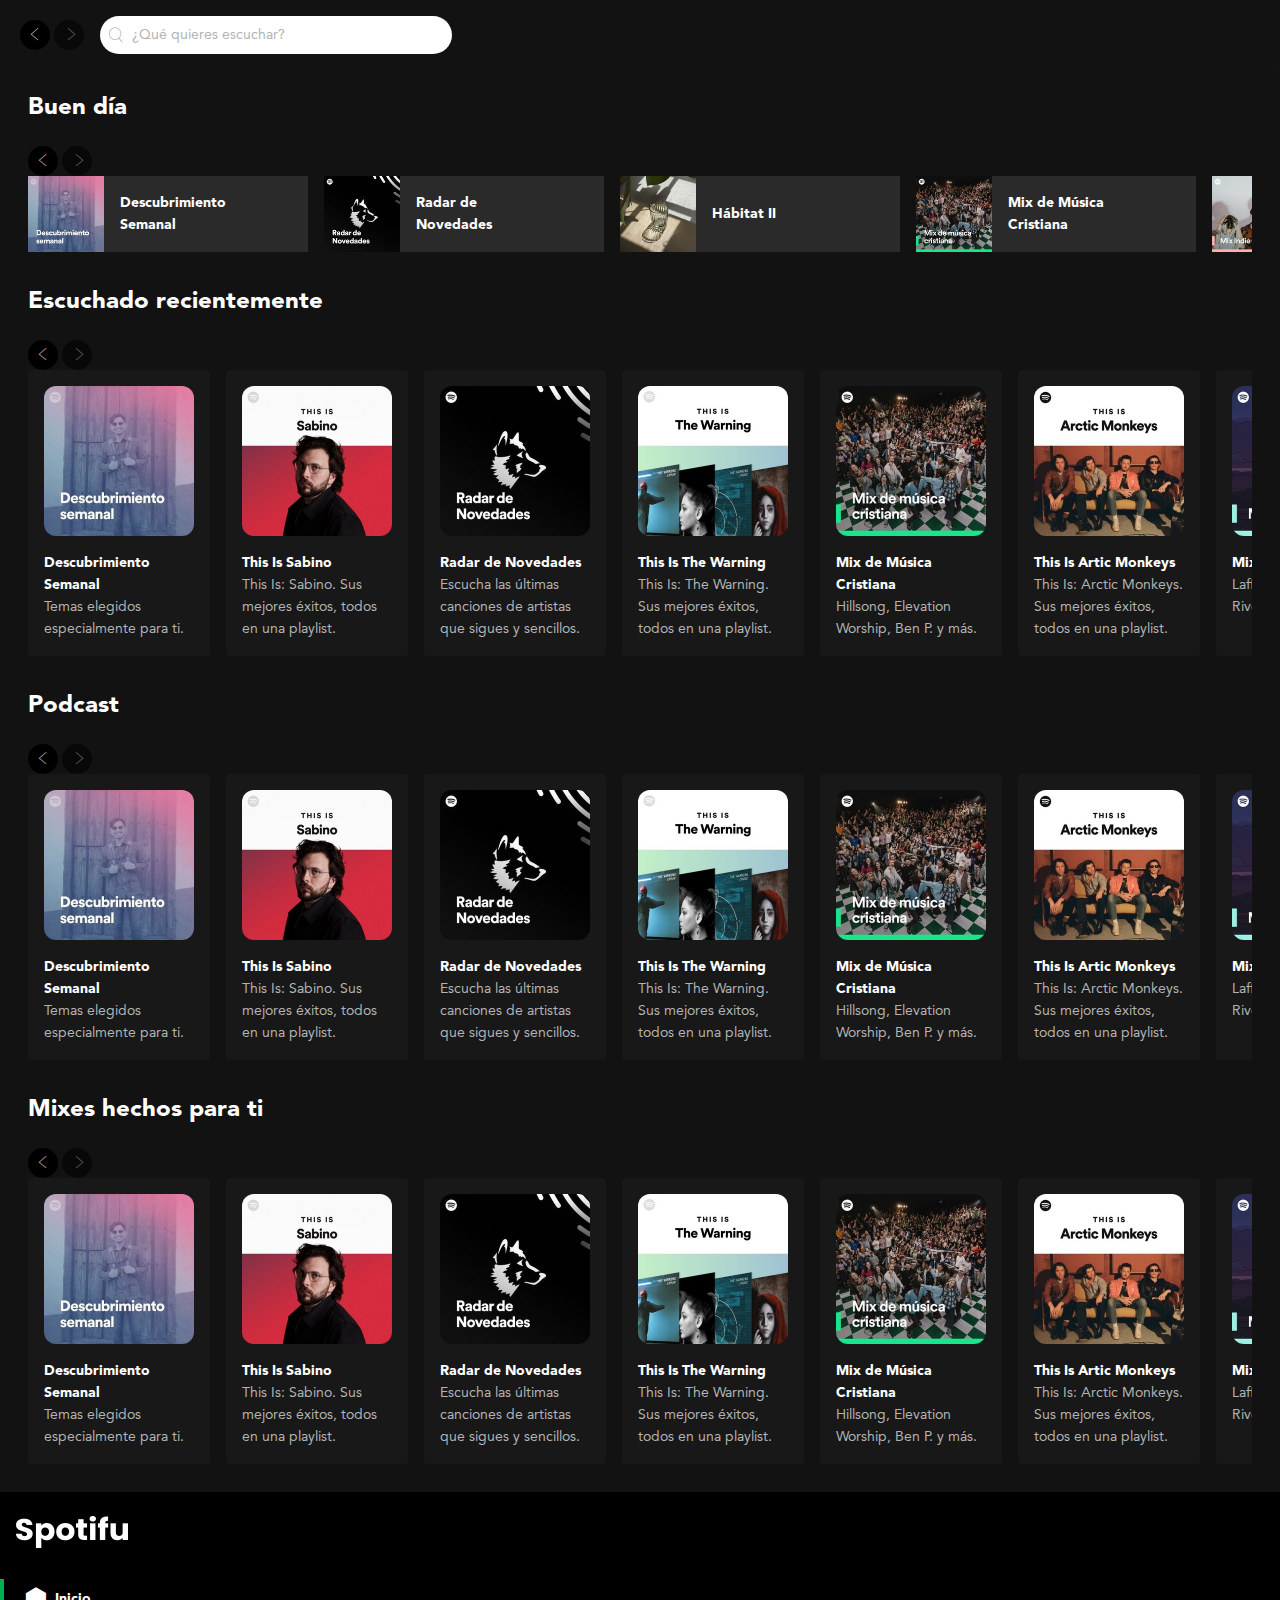
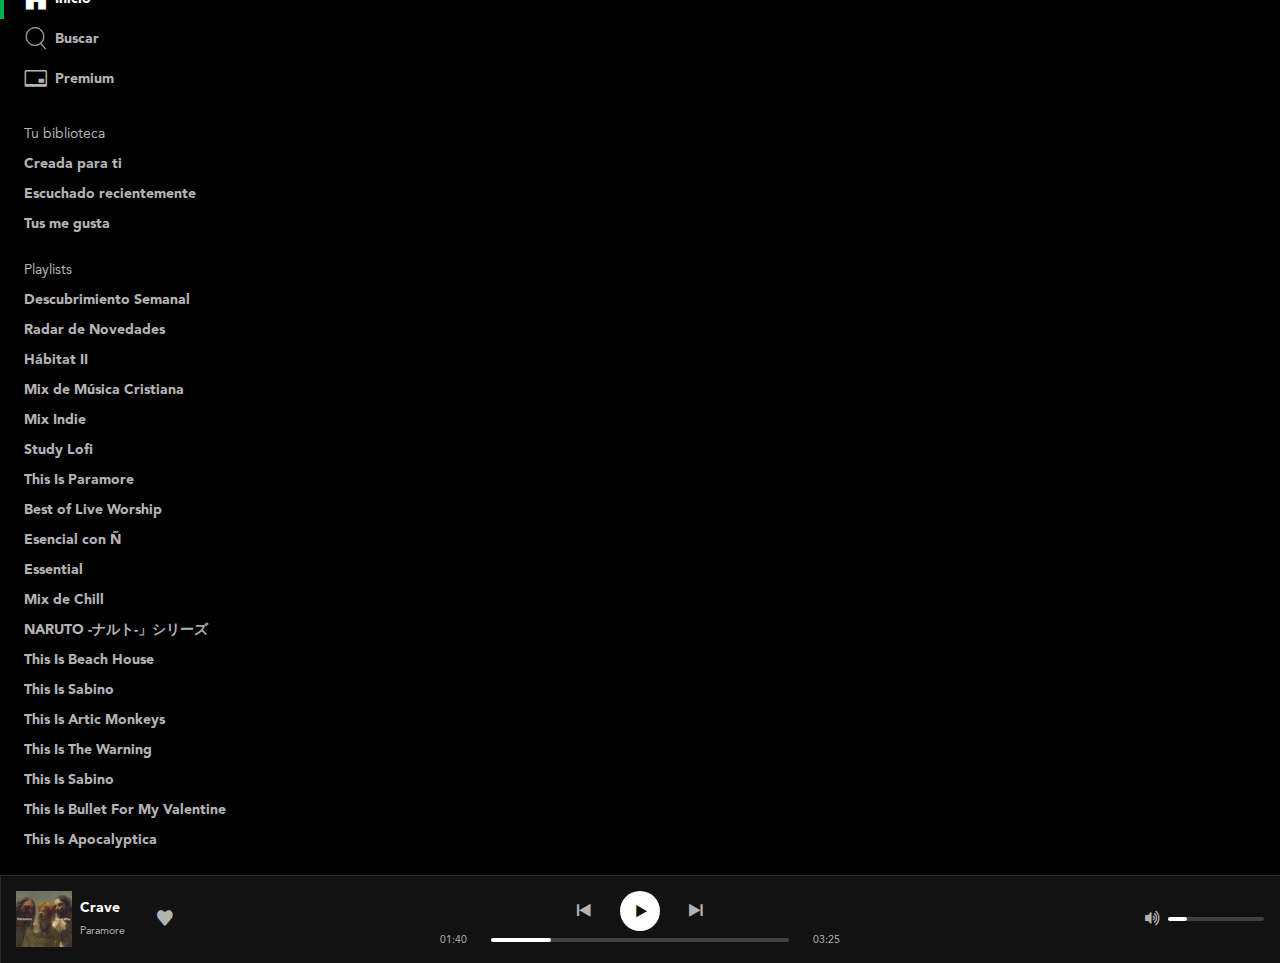
==== index.html @ cc9e831d "Page composition and main landmark" ====
<!DOCTYPE html>
<html lang="en">

<head>
    <meta charset="UTF-8">
    <meta http-equiv="X-UA-Compatible" content="IE=edge">
    <meta name="viewport" content="width=device-width, initial-scale=1.0">
    <link rel="stylesheet" href="./css/index.css">
    <title>Spotifu</title>
</head>

<body class="body">
    <div class="page">
        <div class="sticky">
            <div class="page-block">
                <header class="header" aria-label="Barra superior y menú del usuario">
                    <div class="navigation">
                        <button class="navigation-prev" aria-label="Volver" title="Volver">
                            <i class="icon-arrowLeft" aria-hidden="true"></i>
                        </button>
                        <button class="navigation-next" disabled aria-label="Avanzar" title="Avanzar">
                            <i class="icon-arrowRight" aria-hidden="true"></i>
                        </button>
                    </div>
                    <form class="search" role="search" aria-label="Buscar por artista, canciones o podcast">
                        <i class="icon-search" aria-hidden="true"></i>
                        <input type="search" placeholder="¿Qué quieres escuchar?">
                    </form>
                </header>
            </div>
        </div>
        <main class="page-block">
            <section class="playlistList" aria-labelledby="region1">
                <div class="playlistList-top">
                    <h2 class="playlistList-title" id="region1">Buen día</h2>
                </div>
                <div class="navigation">
                    <button class="navigation-prev" aria-label="Volver" title="Volver">
                        <i class="icon-arrowLeft" aria-hidden="true"></i>
                    </button>
                    <button class="navigation-next" disabled aria-label="Avanzar" title="Avanzar">
                        <i class="icon-arrowRight" aria-hidden="true"></i>
                    </button>
                </div>
                <div class="playlistList-container">
                    <div class="playlistB">
                        <div class="playlistB-cover">
                            <img src="./images/descubrimiento-semanal.jpeg" width="76" height="76"
                                alt="Cover de la playlist Descubrimiento Semanal">
                        </div>
                        <div class="playlistB-details">
                            <h3 class="playlistB-title">Descubrimiento Semanal</h3>
                            <div class="playlistB-control">
                                <button class="buttonIcon is-primary"
                                    aria-label="Reproducir la lista de reproducción Descubrimiento Semanal"
                                    title="Reproducir la lista de reproducción Descubrimiento Semanal">
                                    <i class="icon-play" aria-hidden="true"></i>
                                </button>
                            </div>
                        </div>
                    </div>
                    <div class="playlistB">
                        <div class="playlistB-cover">
                            <img src="./images/radar-de-novedades.jpeg" width="76" height="76"
                                alt="Cover de la playlist Radar de Novedades">
                        </div>
                        <div class="playlistB-details">
                            <h3 class="playlistB-title">Radar de Novedades</h3>
                            <div class="playlistB-control">
                                <button class="buttonIcon is-primary"
                                    aria-label="Reproducir la lista de reproducción Radar de Novedades"
                                    title="Reproducir la lista de reproducción Radar de Novedades">
                                    <i class="icon-play" aria-hidden="true"></i>
                                </button>
                            </div>
                        </div>
                    </div>
                    <div class="playlistB">
                        <div class="playlistB-cover">
                            <img src="./images/habitat-II.jpeg" width="76" height="76"
                                alt="Cover de la playlist Hábitat II">
                        </div>
                        <div class="playlistB-details">
                            <h3 class="playlistB-title">Hábitat II</h3>
                            <div class="playlistB-control">
                                <button class="buttonIcon is-primary"
                                    aria-label="Reproducir la lista de reproducción Hábitat II"
                                    title="Reproducir la lista de reproducción Hábitat II">
                                    <i class="icon-play" aria-hidden="true"></i>
                                </button>
                            </div>
                        </div>
                    </div>
                    <div class="playlistB">
                        <div class="playlistB-cover">
                            <img src="./images/mix-de-musica-cristiana.jpeg" width="76" height="76"
                                alt="Cover de la playlist Mix de Música Cristiana">
                        </div>
                        <div class="playlistB-details">
                            <h3 class="playlistB-title">Mix de Música Cristiana</h3>
                            <div class="playlistB-control">
                                <button class="buttonIcon is-primary"
                                    aria-label="Reproducir la lista de reproducción Mix de Música Cristiana"
                                    title="Reproducir la lista de reproducción Mix de Música Cristiana">
                                    <i class="icon-play" aria-hidden="true"></i>
                                </button>
                            </div>
                        </div>
                    </div>
                    <div class="playlistB">
                        <div class="playlistB-cover">
                            <img src="./images/mix-indie.jpeg" width="76" height="76"
                                alt="Cover de la playlist Mix indie">
                        </div>
                        <div class="playlistB-details">
                            <h3 class="playlistB-title">Mix indie</h3>
                            <div class="playlistB-control">
                                <button class="buttonIcon is-primary"
                                    aria-label="Reproducir la lista de reproducción Mix indie"
                                    title="Reproducir la lista de reproducción Mix indie">
                                    <i class="icon-play" aria-hidden="true"></i>
                                </button>
                            </div>
                        </div>
                    </div>
                    <div class="playlistB">
                        <div class="playlistB-cover">
                            <img src="./images/study-lofi.jpeg" width="76" height="76"
                                alt="Cover de la playlist Study Lofi 📚">
                        </div>
                        <div class="playlistB-details">
                            <h3 class="playlistB-title">Study Lofi 📚</h3>
                            <div class="playlistB-control">
                                <button class="buttonIcon is-primary"
                                    aria-label="Reproducir la lista de reproducción Study Lofi 📚"
                                    title="Reproducir la lista de reproducción Study Lofi 📚">
                                    <i class="icon-play" aria-hidden="true"></i>
                                </button>
                            </div>
                        </div>
                    </div>
                    <div class="playlistB">
                        <div class="playlistB-cover">
                            <img src="./images/this-is-paramore.jpeg" width="76" height="76"
                                alt="Cover de la playlist This Is Paramore">
                        </div>
                        <div class="playlistB-details">
                            <h3 class="playlistB-title">This Is Paramore</h3>
                            <div class="playlistB-control">
                                <button class="buttonIcon is-primary"
                                    aria-label="Reproducir la lista de reproducción This Is Paramore"
                                    title="Reproducir la lista de reproducción This Is Paramore">
                                    <i class="icon-play" aria-hidden="true"></i>
                                </button>
                            </div>
                        </div>
                    </div>
                    <div class="playlistB">
                        <div class="playlistB-cover">
                            <img src="./images/best-of-live-worship.jpeg" width="76" height="76"
                                alt="Cover de la playlist Best of Live Worship">
                        </div>
                        <div class="playlistB-details">
                            <h3 class="playlistB-title">Best of Live Worship</h3>
                            <div class="playlistB-control">
                                <button class="buttonIcon is-primary"
                                    aria-label="Reproducir la lista de reproducción Best of Live Worship"
                                    title="Reproducir la lista de reproducción Best of Live Worship">
                                    <i class="icon-play" aria-hidden="true"></i>
                                </button>
                            </div>
                        </div>
                    </div>
                    <div class="playlistB">
                        <div class="playlistB-cover">
                            <img src="./images/naruto.jpeg" width="76" height="76"
                                alt="Cover de la playlist NARUTO -ナルト-」シリーズ">
                        </div>
                        <div class="playlistB-details">
                            <h3 class="playlistB-title">NARUTO -ナルト-」シリーズ</h3>
                            <div class="playlistB-control">
                                <button class="buttonIcon is-primary"
                                    aria-label="Reproducir la lista de reproducción NARUTO -ナルト-」シリーズ"
                                    title="Reproducir la lista de reproducción NARUTO -ナルト-」シリーズ">
                                    <i class="icon-play" aria-hidden="true"></i>
                                </button>
                            </div>
                        </div>
                    </div>
                </div>
            </section>
            <section class="playlistList" aria-labelledby="region2">
                <div class="playlistList-top">
                    <h2 class="playlistList-title" id="region2">Escuchado recientemente</h2>
                </div>
                <div class="navigation">
                    <button class="navigation-prev" aria-label="Volver" title="Volver">
                        <i class="icon-arrowLeft" aria-hidden="true"></i>
                    </button>
                    <button class="navigation-next" disabled aria-label="Avanzar" title="Avanzar">
                        <i class="icon-arrowRight" aria-hidden="true"></i>
                    </button>
                </div>
                <div class="playlistList-container">
                    <div class="playlistA">
                        <div class="playlistA-cover">
                            <img src="./images/descubrimiento-semanal.jpeg" width="150" height="150"
                                alt="Cover de la playlist Descubrimiento Semanal">
                            <button class="buttonIcon is-primary" aria-label="Reproducir" title="Reproducir">
                                <i class="icon-play" aria-hidden="true"></i>
                            </button>
                        </div>
                        <h3 class="playlistA-title">Descubrimiento Semanal</h3>
                        <h4 class="playlistA-description">Temas elegidos especialmente para ti.</h4>
                    </div>
                    <div class="playlistA">
                        <div class="playlistA-cover">
                            <img src="./images/this-is-sabino.jpeg" width="150" height="150"
                                alt="Cover de la playlist This Is Sabino">
                            <button class="buttonIcon is-primary" aria-label="Reproducir" title="Reproducir">
                                <i class="icon-play" aria-hidden="true"></i>
                            </button>
                        </div>
                        <h3 class="playlistA-title">This Is Sabino</h3>
                        <h4 class="playlistA-description">This Is: Sabino. Sus mejores éxitos, todos en una playlist.
                        </h4>
                    </div>
                    <div class="playlistA">
                        <div class="playlistA-cover">
                            <img src="./images/radar-de-novedades.jpeg" width="150" height="150"
                                alt="Cover de la playlist Radar de Novedades">
                            <button class="buttonIcon is-primary" aria-label="Reproducir" title="Reproducir">
                                <i class="icon-play" aria-hidden="true"></i>
                            </button>
                        </div>
                        <h3 class="playlistA-title">Radar de Novedades</h3>
                        <h4 class="playlistA-description">Escucha las últimas canciones de artistas que sigues y
                            sencillos.
                        </h4>
                    </div>
                    <div class="playlistA">
                        <div class="playlistA-cover">
                            <img src="./images/this-is-the-warning.jpeg" width="150" height="150"
                                alt="Cover de la playlist This Is The Warning">
                            <button class="buttonIcon is-primary" aria-label="Reproducir" title="Reproducir">
                                <i class="icon-play" aria-hidden="true"></i>
                            </button>
                        </div>
                        <h3 class="playlistA-title">This Is The Warning</h3>
                        <h4 class="playlistA-description">This Is: The Warning. Sus mejores éxitos, todos en una
                            playlist.
                        </h4>
                    </div>
                    <div class="playlistA">
                        <div class="playlistA-cover">
                            <img src="./images/mix-de-musica-cristiana.jpeg" width="150" height="150"
                                alt="Cover de la playlist Mix de Música Cristiana">
                            <button class="buttonIcon is-primary" aria-label="Reproducir" title="Reproducir">
                                <i class="icon-play" aria-hidden="true"></i>
                            </button>
                        </div>
                        <h3 class="playlistA-title">Mix de Música Cristiana</h3>
                        <h4 class="playlistA-description">Hillsong, Elevation Worship, Ben P. y más.</h4>
                    </div>
                    <div class="playlistA">
                        <div class="playlistA-cover">
                            <img src="./images/this-is-artic-monkeys.jpeg" width="150" height="150"
                                alt="Cover de la playlist This Is Artic Monkeys">
                            <button class="buttonIcon is-primary" aria-label="Reproducir" title="Reproducir">
                                <i class="icon-play" aria-hidden="true"></i>
                            </button>
                        </div>
                        <h3 class="playlistA-title">This Is Artic Monkeys</h3>
                        <h4 class="playlistA-description">This Is: Arctic Monkeys. Sus mejores éxitos, todos en una
                            playlist.
                        </h4>
                    </div>
                    <div class="playlistA">
                        <div class="playlistA-cover">
                            <img src="./images/mix-de-chill.jpeg" width="150" height="150"
                                alt="Cover de la playlist Mix de Chill">
                            <button class="buttonIcon is-primary" aria-label="Reproducir" title="Reproducir">
                                <i class="icon-play" aria-hidden="true"></i>
                            </button>
                        </div>
                        <h3 class="playlistA-title">Mix de Chill</h3>
                        <h4 class="playlistA-description">Laffey, Chau Sara, Rivers & Robots y más.</h4>
                    </div>
                    <div class="playlistA">
                        <div class="playlistA-cover">
                            <img src="./images/esencial-con-n.jpeg" width="150" height="150"
                                alt="Cover de la playlist Esencial con Ñ">
                            <button class="buttonIcon is-primary" aria-label="Reproducir" title="Reproducir">
                                <i class="icon-play" aria-hidden="true"></i>
                            </button>
                        </div>
                        <h3 class="playlistA-title">Esencial con Ñ</h3>
                        <h4 class="playlistA-description">Un extracto de alabanzas en español.</h4>
                    </div>
                    <div class="playlistA">
                        <div class="playlistA-cover">
                            <img src="./images/habitat-II.jpeg" width="150" height="150"
                                alt="Cover de la playlist Hábitat II">
                            <button class="buttonIcon is-primary" aria-label="Reproducir" title="Reproducir">
                                <i class="icon-play" aria-hidden="true"></i>
                            </button>
                        </div>
                        <h3 class="playlistA-title">Hábitat II</h3>
                        <h4 class="playlistA-description">Te comparto de mi vitamina de día a día.</h4>
                    </div>
                    <div class="playlistA">
                        <div class="playlistA-cover">
                            <img src="./images/mix-indie.jpeg" width="150" height="150"
                                alt="Cover de la playlist Mix Indie">
                            <button class="buttonIcon is-primary" aria-label="Reproducir" title="Reproducir">
                                <i class="icon-play" aria-hidden="true"></i>
                            </button>
                        </div>
                        <h3 class="playlistA-title">Mix Indie</h3>
                        <h4 class="playlistA-description">lotusbliss, Knox Hamilton, Local Natives y más.</h4>
                    </div>
                    <div class="playlistA">
                        <div class="playlistA-cover">
                            <img src="./images/best-of-live-worship.jpeg" width="150" height="150"
                                alt="Cover de la playlist Best of Live Worship">
                            <button class="buttonIcon is-primary" aria-label="Reproducir" title="Reproducir">
                                <i class="icon-play" aria-hidden="true"></i>
                            </button>
                        </div>
                        <h3 class="playlistA-title">Best of Live Worship</h3>
                        <h4 class="playlistA-description">Experience the best of live worship here.</h4>
                    </div>
                    <div class="playlistA">
                        <div class="playlistA-cover">
                            <img src="./images/this-is-apocalyptica.jpeg" width="150" height="150"
                                alt="Cover de la playlist This Is Apocalyptica">
                            <button class="buttonIcon is-primary" aria-label="Reproducir" title="Reproducir">
                                <i class="icon-play" aria-hidden="true"></i>
                            </button>
                        </div>
                        <h3 class="playlistA-title">This Is Apocalyptica</h3>
                        <h4 class="playlistA-description">This is: Apocalyptica. Sus mejores éxitos, todos en una
                            playlist.</h4>
                    </div>
                </div>
            </section>
            <section class="playlistList" aria-labelledby="region3">
                <div class="playlistList-top">
                    <h2 class="playlistList-title" id="region3">Podcast</h2>
                </div>
                <div class="navigation">
                    <button class="navigation-prev" aria-label="Volver" title="Volver">
                        <i class="icon-arrowLeft" aria-hidden="true"></i>
                    </button>
                    <button class="navigation-next" disabled aria-label="Avanzar" title="Avanzar">
                        <i class="icon-arrowRight" aria-hidden="true"></i>
                    </button>
                </div>
                <div class="playlistList-container">
                    <div class="playlistA">
                        <div class="playlistA-cover">
                            <img src="./images/descubrimiento-semanal.jpeg" width="150" height="150"
                                alt="Cover de la playlist Descubrimiento Semanal">
                            <button class="buttonIcon is-primary" aria-label="Reproducir" title="Reproducir">
                                <i class="icon-play" aria-hidden="true"></i>
                            </button>
                        </div>
                        <h3 class="playlistA-title">Descubrimiento Semanal</h3>
                        <h4 class="playlistA-description">Temas elegidos especialmente para ti.</h4>
                    </div>
                    <div class="playlistA">
                        <div class="playlistA-cover">
                            <img src="./images/this-is-sabino.jpeg" width="150" height="150"
                                alt="Cover de la playlist This Is Sabino">
                            <button class="buttonIcon is-primary" aria-label="Reproducir" title="Reproducir">
                                <i class="icon-play" aria-hidden="true"></i>
                            </button>
                        </div>
                        <h3 class="playlistA-title">This Is Sabino</h3>
                        <h4 class="playlistA-description">This Is: Sabino. Sus mejores éxitos, todos en una playlist.
                        </h4>
                    </div>
                    <div class="playlistA">
                        <div class="playlistA-cover">
                            <img src="./images/radar-de-novedades.jpeg" width="150" height="150"
                                alt="Cover de la playlist Radar de Novedades">
                            <button class="buttonIcon is-primary" aria-label="Reproducir" title="Reproducir">
                                <i class="icon-play" aria-hidden="true"></i>
                            </button>
                        </div>
                        <h3 class="playlistA-title">Radar de Novedades</h3>
                        <h4 class="playlistA-description">Escucha las últimas canciones de artistas que sigues y
                            sencillos.
                        </h4>
                    </div>
                    <div class="playlistA">
                        <div class="playlistA-cover">
                            <img src="./images/this-is-the-warning.jpeg" width="150" height="150"
                                alt="Cover de la playlist This Is The Warning">
                            <button class="buttonIcon is-primary" aria-label="Reproducir" title="Reproducir">
                                <i class="icon-play" aria-hidden="true"></i>
                            </button>
                        </div>
                        <h3 class="playlistA-title">This Is The Warning</h3>
                        <h4 class="playlistA-description">This Is: The Warning. Sus mejores éxitos, todos en una
                            playlist.
                        </h4>
                    </div>
                    <div class="playlistA">
                        <div class="playlistA-cover">
                            <img src="./images/mix-de-musica-cristiana.jpeg" width="150" height="150"
                                alt="Cover de la playlist Mix de Música Cristiana">
                            <button class="buttonIcon is-primary" aria-label="Reproducir" title="Reproducir">
                                <i class="icon-play" aria-hidden="true"></i>
                            </button>
                        </div>
                        <h3 class="playlistA-title">Mix de Música Cristiana</h3>
                        <h4 class="playlistA-description">Hillsong, Elevation Worship, Ben P. y más.</h4>
                    </div>
                    <div class="playlistA">
                        <div class="playlistA-cover">
                            <img src="./images/this-is-artic-monkeys.jpeg" width="150" height="150"
                                alt="Cover de la playlist This Is Artic Monkeys">
                            <button class="buttonIcon is-primary" aria-label="Reproducir" title="Reproducir">
                                <i class="icon-play" aria-hidden="true"></i>
                            </button>
                        </div>
                        <h3 class="playlistA-title">This Is Artic Monkeys</h3>
                        <h4 class="playlistA-description">This Is: Arctic Monkeys. Sus mejores éxitos, todos en una
                            playlist.
                        </h4>
                    </div>
                    <div class="playlistA">
                        <div class="playlistA-cover">
                            <img src="./images/mix-de-chill.jpeg" width="150" height="150" alt="Cover de la playlist Mix de Chill">
                            <button class="buttonIcon is-primary" aria-label="Reproducir" title="Reproducir">
                                <i class="icon-play" aria-hidden="true"></i>
                            </button>
                        </div>
                        <h3 class="playlistA-title">Mix de Chill</h3>
                        <h4 class="playlistA-description">Laffey, Chau Sara, Rivers & Robots y más.</h4>
                    </div>
                    <div class="playlistA">
                        <div class="playlistA-cover">
                            <img src="./images/esencial-con-n.jpeg" width="150" height="150"
                                alt="Cover de la playlist Esencial con Ñ">
                            <button class="buttonIcon is-primary" aria-label="Reproducir" title="Reproducir">
                                <i class="icon-play" aria-hidden="true"></i>
                            </button>
                        </div>
                        <h3 class="playlistA-title">Esencial con Ñ</h3>
                        <h4 class="playlistA-description">Un extracto de alabanzas en español.</h4>
                    </div>
                    <div class="playlistA">
                        <div class="playlistA-cover">
                            <img src="./images/habitat-II.jpeg" width="150" height="150" alt="Cover de la playlist Hábitat II">
                            <button class="buttonIcon is-primary" aria-label="Reproducir" title="Reproducir">
                                <i class="icon-play" aria-hidden="true"></i>
                            </button>
                        </div>
                        <h3 class="playlistA-title">Hábitat II</h3>
                        <h4 class="playlistA-description">Te comparto de mi vitamina de día a día.</h4>
                    </div>
                    <div class="playlistA">
                        <div class="playlistA-cover">
                            <img src="./images/mix-indie.jpeg" width="150" height="150" alt="Cover de la playlist Mix Indie">
                            <button class="buttonIcon is-primary" aria-label="Reproducir" title="Reproducir">
                                <i class="icon-play" aria-hidden="true"></i>
                            </button>
                        </div>
                        <h3 class="playlistA-title">Mix Indie</h3>
                        <h4 class="playlistA-description">lotusbliss, Knox Hamilton, Local Natives y más.</h4>
                    </div>
                    <div class="playlistA">
                        <div class="playlistA-cover">
                            <img src="./images/best-of-live-worship.jpeg" width="150" height="150"
                                alt="Cover de la playlist Best of Live Worship">
                            <button class="buttonIcon is-primary" aria-label="Reproducir" title="Reproducir">
                                <i class="icon-play" aria-hidden="true"></i>
                            </button>
                        </div>
                        <h3 class="playlistA-title">Best of Live Worship</h3>
                        <h4 class="playlistA-description">Experience the best of live worship here.</h4>
                    </div>
                    <div class="playlistA">
                        <div class="playlistA-cover">
                            <img src="./images/this-is-apocalyptica.jpeg" width="150" height="150"
                                alt="Cover de la playlist This Is Apocalyptica">
                            <button class="buttonIcon is-primary" aria-label="Reproducir" title="Reproducir">
                                <i class="icon-play" aria-hidden="true"></i>
                            </button>
                        </div>
                        <h3 class="playlistA-title">This Is Apocalyptica</h3>
                        <h4 class="playlistA-description">This is: Apocalyptica. Sus mejores éxitos, todos en una
                            playlist.</h4>
                    </div>
                </div>
            </section>
            <section class="playlistList" aria-labelledby="region4">
                <div class="playlistList-top">
                    <h2 class="playlistList-title" id="region4">Mixes hechos para ti</h2>
                </div>
                <div class="navigation">
                    <button class="navigation-prev" aria-label="Volver" title="Volver">
                        <i class="icon-arrowLeft" aria-hidden="true"></i>
                    </button>
                    <button class="navigation-next" disabled aria-label="Avanzar" title="Avanzar">
                        <i class="icon-arrowRight" aria-hidden="true"></i>
                    </button>
                </div>
                <div class="playlistList-container">
                    <div class="playlistA">
                        <div class="playlistA-cover">
                            <img src="./images/descubrimiento-semanal.jpeg" width="150" height="150"
                                alt="Cover de la playlist Descubrimiento Semanal">
                            <button class="buttonIcon is-primary" aria-label="Reproducir" title="Reproducir">
                                <i class="icon-play" aria-hidden="true"></i>
                            </button>
                        </div>
                        <h3 class="playlistA-title">Descubrimiento Semanal</h3>
                        <h4 class="playlistA-description">Temas elegidos especialmente para ti.</h4>
                    </div>
                    <div class="playlistA">
                        <div class="playlistA-cover">
                            <img src="./images/this-is-sabino.jpeg" width="150" height="150"
                                alt="Cover de la playlist This Is Sabino">
                            <button class="buttonIcon is-primary" aria-label="Reproducir" title="Reproducir">
                                <i class="icon-play" aria-hidden="true"></i>
                            </button>
                        </div>
                        <h3 class="playlistA-title">This Is Sabino</h3>
                        <h4 class="playlistA-description">This Is: Sabino. Sus mejores éxitos, todos en una playlist.
                        </h4>
                    </div>
                    <div class="playlistA">
                        <div class="playlistA-cover">
                            <img src="./images/radar-de-novedades.jpeg" width="150" height="150"
                                alt="Cover de la playlist Radar de Novedades">
                            <button class="buttonIcon is-primary" aria-label="Reproducir" title="Reproducir">
                                <i class="icon-play" aria-hidden="true"></i>
                            </button>
                        </div>
                        <h3 class="playlistA-title">Radar de Novedades</h3>
                        <h4 class="playlistA-description">Escucha las últimas canciones de artistas que sigues y
                            sencillos.
                        </h4>
                    </div>
                    <div class="playlistA">
                        <div class="playlistA-cover">
                            <img src="./images/this-is-the-warning.jpeg" width="150" height="150"
                                alt="Cover de la playlist This Is The Warning">
                            <button class="buttonIcon is-primary" aria-label="Reproducir" title="Reproducir">
                                <i class="icon-play" aria-hidden="true"></i>
                            </button>
                        </div>
                        <h3 class="playlistA-title">This Is The Warning</h3>
                        <h4 class="playlistA-description">This Is: The Warning. Sus mejores éxitos, todos en una
                            playlist.
                        </h4>
                    </div>
                    <div class="playlistA">
                        <div class="playlistA-cover">
                            <img src="./images/mix-de-musica-cristiana.jpeg" width="150" height="150"
                                alt="Cover de la playlist Mix de Música Cristiana">
                            <button class="buttonIcon is-primary" aria-label="Reproducir" title="Reproducir">
                                <i class="icon-play" aria-hidden="true"></i>
                            </button>
                        </div>
                        <h3 class="playlistA-title">Mix de Música Cristiana</h3>
                        <h4 class="playlistA-description">Hillsong, Elevation Worship, Ben P. y más.</h4>
                    </div>
                    <div class="playlistA">
                        <div class="playlistA-cover">
                            <img src="./images/this-is-artic-monkeys.jpeg" width="150" height="150"
                                alt="Cover de la playlist This Is Artic Monkeys">
                            <button class="buttonIcon is-primary" aria-label="Reproducir" title="Reproducir">
                                <i class="icon-play" aria-hidden="true"></i>
                            </button>
                        </div>
                        <h3 class="playlistA-title">This Is Artic Monkeys</h3>
                        <h4 class="playlistA-description">This Is: Arctic Monkeys. Sus mejores éxitos, todos en una
                            playlist.
                        </h4>
                    </div>
                    <div class="playlistA">
                        <div class="playlistA-cover">
                            <img src="./images/mix-de-chill.jpeg" width="150" height="150" alt="Cover de la playlist Mix de Chill">
                            <button class="buttonIcon is-primary" aria-label="Reproducir" title="Reproducir">
                                <i class="icon-play" aria-hidden="true"></i>
                            </button>
                        </div>
                        <h3 class="playlistA-title">Mix de Chill</h3>
                        <h4 class="playlistA-description">Laffey, Chau Sara, Rivers & Robots y más.</h4>
                    </div>
                    <div class="playlistA">
                        <div class="playlistA-cover">
                            <img src="./images/esencial-con-n.jpeg" width="150" height="150"
                                alt="Cover de la playlist Esencial con Ñ">
                            <button class="buttonIcon is-primary" aria-label="Reproducir" title="Reproducir">
                                <i class="icon-play" aria-hidden="true"></i>
                            </button>
                        </div>
                        <h3 class="playlistA-title">Esencial con Ñ</h3>
                        <h4 class="playlistA-description">Un extracto de alabanzas en español.</h4>
                    </div>
                    <div class="playlistA">
                        <div class="playlistA-cover">
                            <img src="./images/habitat-II.jpeg" width="150" height="150" alt="Cover de la playlist Hábitat II">
                            <button class="buttonIcon is-primary" aria-label="Reproducir" title="Reproducir">
                                <i class="icon-play" aria-hidden="true"></i>
                            </button>
                        </div>
                        <h3 class="playlistA-title">Hábitat II</h3>
                        <h4 class="playlistA-description">Te comparto de mi vitamina de día a día.</h4>
                    </div>
                    <div class="playlistA">
                        <div class="playlistA-cover">
                            <img src="./images/mix-indie.jpeg" width="150" height="150" alt="Cover de la playlist Mix Indie">
                            <button class="buttonIcon is-primary" aria-label="Reproducir" title="Reproducir">
                                <i class="icon-play" aria-hidden="true"></i>
                            </button>
                        </div>
                        <h3 class="playlistA-title">Mix Indie</h3>
                        <h4 class="playlistA-description">lotusbliss, Knox Hamilton, Local Natives y más.</h4>
                    </div>
                    <div class="playlistA">
                        <div class="playlistA-cover">
                            <img src="./images/best-of-live-worship.jpeg" width="150" height="150"
                                alt="Cover de la playlist Best of Live Worship">
                            <button class="buttonIcon is-primary" aria-label="Reproducir" title="Reproducir">
                                <i class="icon-play" aria-hidden="true"></i>
                            </button>
                        </div>
                        <h3 class="playlistA-title">Best of Live Worship</h3>
                        <h4 class="playlistA-description">Experience the best of live worship here.</h4>
                    </div>
                    <div class="playlistA">
                        <div class="playlistA-cover">
                            <img src="./images/this-is-apocalyptica.jpeg" width="150" height="150"
                                alt="Cover de la playlist This Is Apocalyptica">
                            <button class="buttonIcon is-primary" aria-label="Reproducir" title="Reproducir">
                                <i class="icon-play" aria-hidden="true"></i>
                            </button>
                        </div>
                        <h3 class="playlistA-title">This Is Apocalyptica</h3>
                        <h4 class="playlistA-description">This is: Apocalyptica. Sus mejores éxitos, todos en una
                            playlist.</h4>
                    </div>
                </div>
            </section>
        </main>
    </div>

    <div class="sidebar">
        <header class="logo">
            <a href="/" aria-current="page">
                <img src="./images/spotifu-logo.png" class="logo-image" width="112" height="32" alt="Logo de Spotifu">
            </a>
        </header>
        <nav class="menu" aria-label="Principal">
            <ul class="menu-list">
                <li class="menuItem is-active">
                    <a href="/" class="link" aria-current="page">
                        <i class="icon-home" aria-hidden="true"></i>
                        <span>Inicio</span>
                    </a>
                </li>
                <li class="menuItem">
                    <a href="/" class="link">
                        <i class="icon-search" aria-hidden="true"></i>
                        <span>Buscar</span>
                    </a>
                </li>
                <li class="menuItem">
                    <a href="/" class="link">
                        <i class="icon-creditCard" aria-hidden="true"></i>
                        <span>Premium</span>
                    </a>
                </li>
            </ul>
        </nav>
        <nav class="list" aria-labelledby="library-navigation">
            <h2 class="list-title" id="library-navigation">Tu biblioteca</h2>
            <ul class="list-content">
                <li class="list-item">
                    <span class="ellipsis">
                        <a href="#" class="link">Creada para ti</a>
                    </span>
                </li>
                <li class="list-item">
                    <span class="ellipsis">
                        <a href="#" class="link">Escuchado recientemente</a>
                    </span>
                </li>
                <li class="list-item">
                    <span class="ellipsis">
                        <a href="#" class="link">Tus me gusta</a>
                    </span>
                </li>
            </ul>
        </nav>
        <nav class="list" aria-labelledby="playlist-navigation">
            <h2 class="list-title" id="playlist-navigation">Playlists</h2>
            <ul class="list-content">
                <li class="list-item">
                    <span class="ellipsis">
                        <a href="#" class="link">Descubrimiento Semanal</a>
                    </span>
                </li>
                <li class="list-item">
                    <span class="ellipsis">
                        <a href="#" class="link">Radar de Novedades</a>
                    </span>
                </li>
                <li class="list-item">
                    <span class="ellipsis">
                        <a href="#" class="link">Hábitat II</a>
                    </span>
                </li>
                <li class="list-item">
                    <span class="ellipsis">
                        <a href="#" class="link">Mix de Música Cristiana</a>
                    </span>
                </li>
                <li class="list-item">
                    <span class="ellipsis">
                        <a href="#" class="link">Mix Indie</a>
                    </span>
                </li>
                <li class="list-item">
                    <span class="ellipsis">
                        <a href="#" class="link">Study Lofi</a>
                    </span>
                </li>
                <li class="list-item">
                    <span class="ellipsis">
                        <a href="#" class="link">This Is Paramore</a>
                    </span>
                </li>
                <li class="list-item">
                    <span class="ellipsis">
                        <a href="#" class="link">Best of Live Worship</a>
                    </span>
                </li>
                <li class="list-item">
                    <span class="ellipsis">
                        <a href="#" class="link">Esencial con Ñ</a>
                    </span>
                </li>
                <li class="list-item">
                    <span class="ellipsis">
                        <a href="#" class="link">Essential</a>
                    </span>
                </li>
                <li class="list-item">
                    <span class="ellipsis">
                        <a href="#" class="link">Mix de Chill</a>
                    </span>
                </li>
                <li class="list-item">
                    <span class="ellipsis">
                        <span class="ellipsis">
                            <a href="#" class="link">NARUTO -ナルト-」シリーズ</a>
                        </span>
                    </span>
                </li>
                <li class="list-item">
                    <span class="ellipsis">
                        <a href="#" class="link">This Is Beach House</a>
                    </span>
                </li>
                <li class="list-item">
                    <span class="ellipsis">
                        <a href="#" class="link">This Is Sabino</a>
                    </span>
                </li>
                <li class="list-item">
                    <span class="ellipsis">
                        <a href="#" class="link">This Is Artic Monkeys</a>
                    </span>
                </li>
                <li class="list-item">
                    <span class="ellipsis">
                        <a href="#" class="link">This Is The Warning</a>
                    </span>
                </li>
                <li class="list-item">
                    <span class="ellipsis">
                        <a href="#" class="link">This Is Sabino</a>
                    </span>
                </li>
                <li class="list-item">
                    <span class="ellipsis">
                        <a href="#" class="link">This Is Bullet For My Valentine</a>
                    </span>
                </li>
                <li class="list-item">
                    <span class="ellipsis">
                        <a href="#" class="link">This Is Apocalyptica</a>
                    </span>
                </li>
            </ul>
        </nav>
    </div>
    <div class="player">
        <div class="player-nowPlaying">
            <div class="nowPlaying">
                <div class="nowPlaying-cover">
                    <img src="./images/this-is-why.png" width="56" height="56" alt="Portada de Crave de Paramore"
                        title="Portada de Crave de Paramore">
                </div>
                <div class="nowPlaying-details">
                    <div class="nowPlaying-description">
                        <a href="#song" class="nowPlaying-title">Crave</a>
                        <a href="#artist" class="nowPlaying-artist">Paramore</a>
                    </div>
                    <div class="nowPlaying-actions">
                        <button class="player-control" role="switch" aria-label="Guardar en tu biblioteca"
                            title="Guardar en tu biblioteca">
                            <i class="icon-heart" aria-hidden="true"></i>
                        </button>
                    </div>
                </div>
            </div>
        </div>
        <div class="player-playerControls">
            <div class="playerControls">
                <div class="playerControls-buttons" aria-label="Controles de reproducción">
                    <button class="buttonIcon" aria-label="Anterior" title="Anterior">
                        <i class="icon-prev" aria-hidden="true"></i>
                    </button>
                    <button class="buttonIcon is-white" aria-label="Reproducir" title="Reproducir">
                        <i class="icon-play" aria-hidden="true"></i>
                    </button>
                    <button class="buttonIcon" aria-label="Siguiente" title="Siguiente">
                        <i class="icon-next" aria-hidden="true"></i>
                    </button>
                </div>
                <div class="playerPlayback">
                    <span class="playerPlayback-progressTime">01:40</span>
                    <div class="playerPlayback-slider">
                        <div class="slider">
                            <div class="slider-progress">
                                <button class="slider-button"
                                    aria-label="Controlar el progreso de la reproducción"></button>
                            </div>
                        </div>
                    </div>
                    <span class="playerPlayback-progressTime">03:25</span>
                </div>
            </div>
        </div>
        <div class="player-playerVolume">
            <div class="playerVolume">
                <button class="player-control" aria-label="Silenciar" aria-describedby="volumen-icon">
                    <i class="icon-volumeUp" id="volumen-icon" role="presentation" aria-label="Volumen alto"></i>
                </button>
                <div class="playerVolume-slider">
                    <div class="slider">
                        <div class="slider-progress">
                            <button class="slider-button"
                                aria-label="Controlar el progreso de la reproducción"></button>
                        </div>
                    </div>
                </div>
            </div>
        </div>
    </div>
</body>

</html>
---- css/index.css ----
@import './icons.css';
@import './fonts.css';
@import './body.css';
@import './link.css';
@import './button-icon.css';
@import './sidebar.css';
@import './ellipsis.css';
@import './player.css';
@import './page.css';

:root {
	--primary: #00b050;
	--white: #ffffff;
	--gray10: #b3b3b3;
	--gray20: #737373;
	--gray30: #282828;
	--gray40: #181818;
	--gray50: #121212;
	--gray60: #000000;
	--baseFontFamily: Avenir, Helvetica, sans-serif;
	--headline1: bold 2rem/normal var(--baseFontFamily);
	--headline2: bold 1.5rem/1.75rem var(--baseFontFamily);
    --baseFont: normal .875rem/1.375rem var(--baseFontFamily); 
    --baseFontBold: bold .875rem/1.375rem var(--baseFontFamily);
    --button: bold 0.875rem/1rem var(--baseFontFamily); 
    --small: normal .75em/normal var(--baseFontFamily);
}
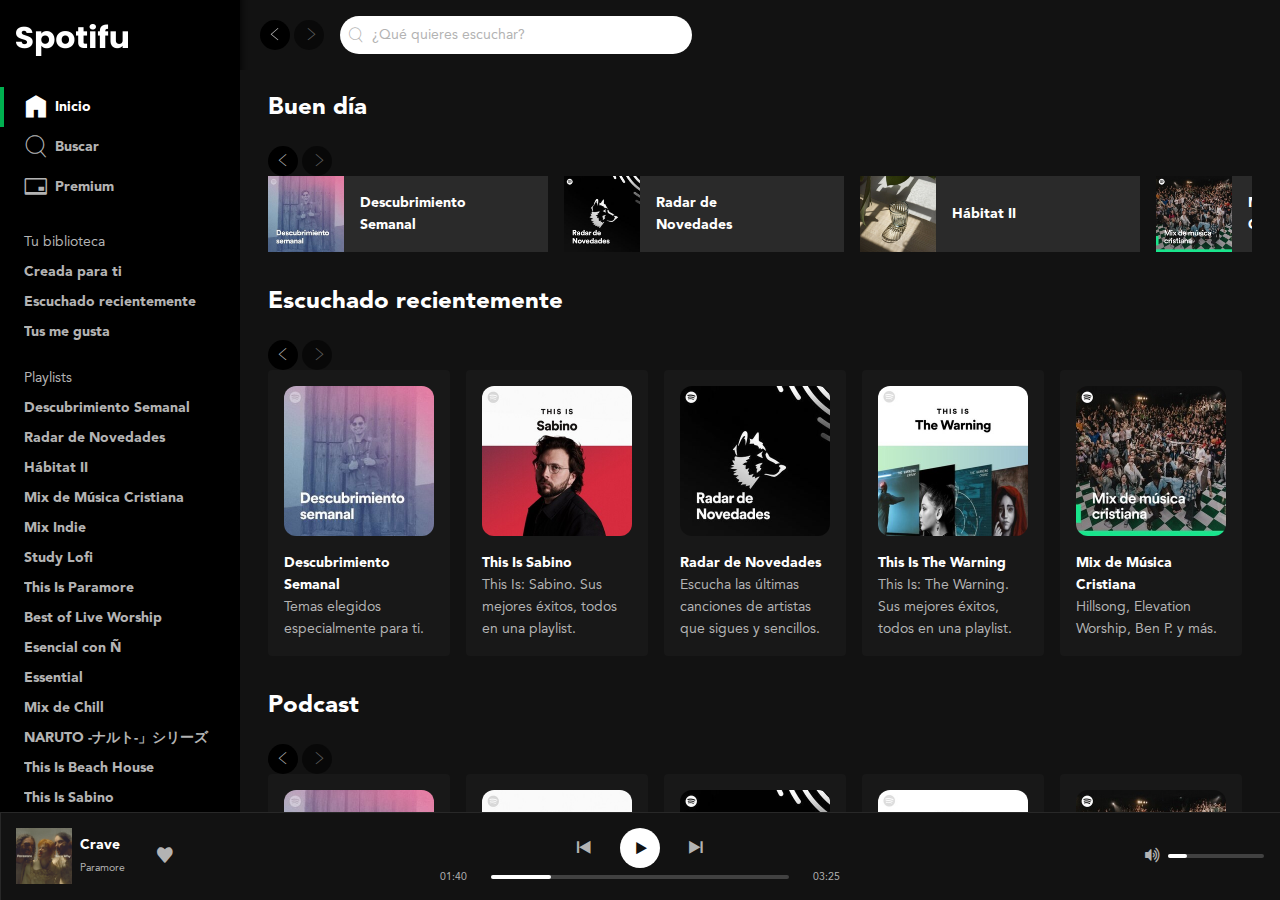
==== commit c2a35e96: "Interface composition and contentInfo landmark" ====
--- a/index.html
+++ b/index.html
@@ -10,862 +10,946 @@
 </head>
 
 <body class="body">
-    <div class="page">
-        <div class="sticky">
-            <div class="page-block">
-                <header class="header" aria-label="Barra superior y menú del usuario">
-                    <div class="navigation">
-                        <button class="navigation-prev" aria-label="Volver" title="Volver">
-                            <i class="icon-arrowLeft" aria-hidden="true"></i>
-                        </button>
-                        <button class="navigation-next" disabled aria-label="Avanzar" title="Avanzar">
-                            <i class="icon-arrowRight" aria-hidden="true"></i>
-                        </button>
+    <div class="layout">
+        <div class="layout-block">
+            <div class="layout-sidebar">
+                <div class="sidebar">
+                    <header class="logo">
+                        <a href="/" aria-current="page">
+                            <img src="./images/spotifu-logo.png" class="logo-image" width="112" height="32"
+                                alt="Logo de Spotifu">
+                        </a>
+                    </header>
+                    <nav class="menu" aria-label="Principal">
+                        <ul class="menu-list">
+                            <li class="menuItem is-active">
+                                <a href="/" class="link" aria-current="page">
+                                    <i class="icon-home" aria-hidden="true"></i>
+                                    <span>Inicio</span>
+                                </a>
+                            </li>
+                            <li class="menuItem">
+                                <a href="/" class="link">
+                                    <i class="icon-search" aria-hidden="true"></i>
+                                    <span>Buscar</span>
+                                </a>
+                            </li>
+                            <li class="menuItem">
+                                <a href="/" class="link">
+                                    <i class="icon-creditCard" aria-hidden="true"></i>
+                                    <span>Premium</span>
+                                </a>
+                            </li>
+                        </ul>
+                    </nav>
+                    <nav class="list" aria-labelledby="library-navigation">
+                        <h2 class="list-title" id="library-navigation">Tu biblioteca</h2>
+                        <ul class="list-content">
+                            <li class="list-item">
+                                <span class="ellipsis">
+                                    <a href="#" class="link">Creada para ti</a>
+                                </span>
+                            </li>
+                            <li class="list-item">
+                                <span class="ellipsis">
+                                    <a href="#" class="link">Escuchado recientemente</a>
+                                </span>
+                            </li>
+                            <li class="list-item">
+                                <span class="ellipsis">
+                                    <a href="#" class="link">Tus me gusta</a>
+                                </span>
+                            </li>
+                        </ul>
+                    </nav>
+                    <nav class="list" aria-labelledby="playlist-navigation">
+                        <h2 class="list-title" id="playlist-navigation">Playlists</h2>
+                        <ul class="list-content">
+                            <li class="list-item">
+                                <span class="ellipsis">
+                                    <a href="#" class="link">Descubrimiento Semanal</a>
+                                </span>
+                            </li>
+                            <li class="list-item">
+                                <span class="ellipsis">
+                                    <a href="#" class="link">Radar de Novedades</a>
+                                </span>
+                            </li>
+                            <li class="list-item">
+                                <span class="ellipsis">
+                                    <a href="#" class="link">Hábitat II</a>
+                                </span>
+                            </li>
+                            <li class="list-item">
+                                <span class="ellipsis">
+                                    <a href="#" class="link">Mix de Música Cristiana</a>
+                                </span>
+                            </li>
+                            <li class="list-item">
+                                <span class="ellipsis">
+                                    <a href="#" class="link">Mix Indie</a>
+                                </span>
+                            </li>
+                            <li class="list-item">
+                                <span class="ellipsis">
+                                    <a href="#" class="link">Study Lofi</a>
+                                </span>
+                            </li>
+                            <li class="list-item">
+                                <span class="ellipsis">
+                                    <a href="#" class="link">This Is Paramore</a>
+                                </span>
+                            </li>
+                            <li class="list-item">
+                                <span class="ellipsis">
+                                    <a href="#" class="link">Best of Live Worship</a>
+                                </span>
+                            </li>
+                            <li class="list-item">
+                                <span class="ellipsis">
+                                    <a href="#" class="link">Esencial con Ñ</a>
+                                </span>
+                            </li>
+                            <li class="list-item">
+                                <span class="ellipsis">
+                                    <a href="#" class="link">Essential</a>
+                                </span>
+                            </li>
+                            <li class="list-item">
+                                <span class="ellipsis">
+                                    <a href="#" class="link">Mix de Chill</a>
+                                </span>
+                            </li>
+                            <li class="list-item">
+                                <span class="ellipsis">
+                                    <span class="ellipsis">
+                                        <a href="#" class="link">NARUTO -ナルト-」シリーズ</a>
+                                    </span>
+                                </span>
+                            </li>
+                            <li class="list-item">
+                                <span class="ellipsis">
+                                    <a href="#" class="link">This Is Beach House</a>
+                                </span>
+                            </li>
+                            <li class="list-item">
+                                <span class="ellipsis">
+                                    <a href="#" class="link">This Is Sabino</a>
+                                </span>
+                            </li>
+                            <li class="list-item">
+                                <span class="ellipsis">
+                                    <a href="#" class="link">This Is Artic Monkeys</a>
+                                </span>
+                            </li>
+                            <li class="list-item">
+                                <span class="ellipsis">
+                                    <a href="#" class="link">This Is The Warning</a>
+                                </span>
+                            </li>
+                            <li class="list-item">
+                                <span class="ellipsis">
+                                    <a href="#" class="link">This Is Sabino</a>
+                                </span>
+                            </li>
+                            <li class="list-item">
+                                <span class="ellipsis">
+                                    <a href="#" class="link">This Is Bullet For My Valentine</a>
+                                </span>
+                            </li>
+                            <li class="list-item">
+                                <span class="ellipsis">
+                                    <a href="#" class="link">This Is Apocalyptica</a>
+                                </span>
+                            </li>
+                        </ul>
+                    </nav>
+                </div>
+            </div>
+            <div class="layout-main">
+                <div class="page">
+                    <div class="sticky">
+                        <div class="page-block">
+                            <header class="header" aria-label="Barra superior y menú del usuario">
+                                <div class="navigation">
+                                    <button class="navigation-prev" aria-label="Volver" title="Volver">
+                                        <i class="icon-arrowLeft" aria-hidden="true"></i>
+                                    </button>
+                                    <button class="navigation-next" disabled aria-label="Avanzar" title="Avanzar">
+                                        <i class="icon-arrowRight" aria-hidden="true"></i>
+                                    </button>
+                                </div>
+                                <form class="search" role="search" aria-label="Buscar por artista, canciones o podcast">
+                                    <i class="icon-search" aria-hidden="true"></i>
+                                    <input type="search" placeholder="¿Qué quieres escuchar?">
+                                </form>
+                            </header>
+                        </div>
                     </div>
-                    <form class="search" role="search" aria-label="Buscar por artista, canciones o podcast">
-                        <i class="icon-search" aria-hidden="true"></i>
-                        <input type="search" placeholder="¿Qué quieres escuchar?">
-                    </form>
-                </header>
+                    <main class="page-block">
+                        <section class="playlistList" aria-labelledby="region1">
+                            <div class="playlistList-top">
+                                <h2 class="playlistList-title" id="region1">Buen día</h2>
+                            </div>
+                            <div class="navigation">
+                                <button class="navigation-prev" aria-label="Volver" title="Volver">
+                                    <i class="icon-arrowLeft" aria-hidden="true"></i>
+                                </button>
+                                <button class="navigation-next" disabled aria-label="Avanzar" title="Avanzar">
+                                    <i class="icon-arrowRight" aria-hidden="true"></i>
+                                </button>
+                            </div>
+                            <div class="playlistList-container">
+                                <div class="playlistB">
+                                    <div class="playlistB-cover">
+                                        <img src="./images/descubrimiento-semanal.jpeg" width="76" height="76"
+                                            alt="Cover de la playlist Descubrimiento Semanal">
+                                    </div>
+                                    <div class="playlistB-details">
+                                        <h3 class="playlistB-title">Descubrimiento Semanal</h3>
+                                        <div class="playlistB-control">
+                                            <button class="buttonIcon is-primary"
+                                                aria-label="Reproducir la lista de reproducción Descubrimiento Semanal"
+                                                title="Reproducir la lista de reproducción Descubrimiento Semanal">
+                                                <i class="icon-play" aria-hidden="true"></i>
+                                            </button>
+                                        </div>
+                                    </div>
+                                </div>
+                                <div class="playlistB">
+                                    <div class="playlistB-cover">
+                                        <img src="./images/radar-de-novedades.jpeg" width="76" height="76"
+                                            alt="Cover de la playlist Radar de Novedades">
+                                    </div>
+                                    <div class="playlistB-details">
+                                        <h3 class="playlistB-title">Radar de Novedades</h3>
+                                        <div class="playlistB-control">
+                                            <button class="buttonIcon is-primary"
+                                                aria-label="Reproducir la lista de reproducción Radar de Novedades"
+                                                title="Reproducir la lista de reproducción Radar de Novedades">
+                                                <i class="icon-play" aria-hidden="true"></i>
+                                            </button>
+                                        </div>
+                                    </div>
+                                </div>
+                                <div class="playlistB">
+                                    <div class="playlistB-cover">
+                                        <img src="./images/habitat-II.jpeg" width="76" height="76"
+                                            alt="Cover de la playlist Hábitat II">
+                                    </div>
+                                    <div class="playlistB-details">
+                                        <h3 class="playlistB-title">Hábitat II</h3>
+                                        <div class="playlistB-control">
+                                            <button class="buttonIcon is-primary"
+                                                aria-label="Reproducir la lista de reproducción Hábitat II"
+                                                title="Reproducir la lista de reproducción Hábitat II">
+                                                <i class="icon-play" aria-hidden="true"></i>
+                                            </button>
+                                        </div>
+                                    </div>
+                                </div>
+                                <div class="playlistB">
+                                    <div class="playlistB-cover">
+                                        <img src="./images/mix-de-musica-cristiana.jpeg" width="76" height="76"
+                                            alt="Cover de la playlist Mix de Música Cristiana">
+                                    </div>
+                                    <div class="playlistB-details">
+                                        <h3 class="playlistB-title">Mix de Música Cristiana</h3>
+                                        <div class="playlistB-control">
+                                            <button class="buttonIcon is-primary"
+                                                aria-label="Reproducir la lista de reproducción Mix de Música Cristiana"
+                                                title="Reproducir la lista de reproducción Mix de Música Cristiana">
+                                                <i class="icon-play" aria-hidden="true"></i>
+                                            </button>
+                                        </div>
+                                    </div>
+                                </div>
+                                <div class="playlistB">
+                                    <div class="playlistB-cover">
+                                        <img src="./images/mix-indie.jpeg" width="76" height="76"
+                                            alt="Cover de la playlist Mix indie">
+                                    </div>
+                                    <div class="playlistB-details">
+                                        <h3 class="playlistB-title">Mix indie</h3>
+                                        <div class="playlistB-control">
+                                            <button class="buttonIcon is-primary"
+                                                aria-label="Reproducir la lista de reproducción Mix indie"
+                                                title="Reproducir la lista de reproducción Mix indie">
+                                                <i class="icon-play" aria-hidden="true"></i>
+                                            </button>
+                                        </div>
+                                    </div>
+                                </div>
+                                <div class="playlistB">
+                                    <div class="playlistB-cover">
+                                        <img src="./images/study-lofi.jpeg" width="76" height="76"
+                                            alt="Cover de la playlist Study Lofi 📚">
+                                    </div>
+                                    <div class="playlistB-details">
+                                        <h3 class="playlistB-title">Study Lofi 📚</h3>
+                                        <div class="playlistB-control">
+                                            <button class="buttonIcon is-primary"
+                                                aria-label="Reproducir la lista de reproducción Study Lofi 📚"
+                                                title="Reproducir la lista de reproducción Study Lofi 📚">
+                                                <i class="icon-play" aria-hidden="true"></i>
+                                            </button>
+                                        </div>
+                                    </div>
+                                </div>
+                                <div class="playlistB">
+                                    <div class="playlistB-cover">
+                                        <img src="./images/this-is-paramore.jpeg" width="76" height="76"
+                                            alt="Cover de la playlist This Is Paramore">
+                                    </div>
+                                    <div class="playlistB-details">
+                                        <h3 class="playlistB-title">This Is Paramore</h3>
+                                        <div class="playlistB-control">
+                                            <button class="buttonIcon is-primary"
+                                                aria-label="Reproducir la lista de reproducción This Is Paramore"
+                                                title="Reproducir la lista de reproducción This Is Paramore">
+                                                <i class="icon-play" aria-hidden="true"></i>
+                                            </button>
+                                        </div>
+                                    </div>
+                                </div>
+                                <div class="playlistB">
+                                    <div class="playlistB-cover">
+                                        <img src="./images/best-of-live-worship.jpeg" width="76" height="76"
+                                            alt="Cover de la playlist Best of Live Worship">
+                                    </div>
+                                    <div class="playlistB-details">
+                                        <h3 class="playlistB-title">Best of Live Worship</h3>
+                                        <div class="playlistB-control">
+                                            <button class="buttonIcon is-primary"
+                                                aria-label="Reproducir la lista de reproducción Best of Live Worship"
+                                                title="Reproducir la lista de reproducción Best of Live Worship">
+                                                <i class="icon-play" aria-hidden="true"></i>
+                                            </button>
+                                        </div>
+                                    </div>
+                                </div>
+                                <div class="playlistB">
+                                    <div class="playlistB-cover">
+                                        <img src="./images/naruto.jpeg" width="76" height="76"
+                                            alt="Cover de la playlist NARUTO -ナルト-」シリーズ">
+                                    </div>
+                                    <div class="playlistB-details">
+                                        <h3 class="playlistB-title">NARUTO -ナルト-」シリーズ</h3>
+                                        <div class="playlistB-control">
+                                            <button class="buttonIcon is-primary"
+                                                aria-label="Reproducir la lista de reproducción NARUTO -ナルト-」シリーズ"
+                                                title="Reproducir la lista de reproducción NARUTO -ナルト-」シリーズ">
+                                                <i class="icon-play" aria-hidden="true"></i>
+                                            </button>
+                                        </div>
+                                    </div>
+                                </div>
+                            </div>
+                        </section>
+                        <section class="playlistList" aria-labelledby="region2">
+                            <div class="playlistList-top">
+                                <h2 class="playlistList-title" id="region2">Escuchado recientemente</h2>
+                            </div>
+                            <div class="navigation">
+                                <button class="navigation-prev" aria-label="Volver" title="Volver">
+                                    <i class="icon-arrowLeft" aria-hidden="true"></i>
+                                </button>
+                                <button class="navigation-next" disabled aria-label="Avanzar" title="Avanzar">
+                                    <i class="icon-arrowRight" aria-hidden="true"></i>
+                                </button>
+                            </div>
+                            <div class="playlistList-container">
+                                <div class="playlistA">
+                                    <div class="playlistA-cover">
+                                        <img src="./images/descubrimiento-semanal.jpeg" width="150" height="150"
+                                            alt="Cover de la playlist Descubrimiento Semanal">
+                                        <button class="buttonIcon is-primary" aria-label="Reproducir"
+                                            title="Reproducir">
+                                            <i class="icon-play" aria-hidden="true"></i>
+                                        </button>
+                                    </div>
+                                    <h3 class="playlistA-title">Descubrimiento Semanal</h3>
+                                    <h4 class="playlistA-description">Temas elegidos especialmente para ti.</h4>
+                                </div>
+                                <div class="playlistA">
+                                    <div class="playlistA-cover">
+                                        <img src="./images/this-is-sabino.jpeg" width="150" height="150"
+                                            alt="Cover de la playlist This Is Sabino">
+                                        <button class="buttonIcon is-primary" aria-label="Reproducir"
+                                            title="Reproducir">
+                                            <i class="icon-play" aria-hidden="true"></i>
+                                        </button>
+                                    </div>
+                                    <h3 class="playlistA-title">This Is Sabino</h3>
+                                    <h4 class="playlistA-description">This Is: Sabino. Sus mejores éxitos, todos en una
+                                        playlist.
+                                    </h4>
+                                </div>
+                                <div class="playlistA">
+                                    <div class="playlistA-cover">
+                                        <img src="./images/radar-de-novedades.jpeg" width="150" height="150"
+                                            alt="Cover de la playlist Radar de Novedades">
+                                        <button class="buttonIcon is-primary" aria-label="Reproducir"
+                                            title="Reproducir">
+                                            <i class="icon-play" aria-hidden="true"></i>
+                                        </button>
+                                    </div>
+                                    <h3 class="playlistA-title">Radar de Novedades</h3>
+                                    <h4 class="playlistA-description">Escucha las últimas canciones de artistas que
+                                        sigues y
+                                        sencillos.
+                                    </h4>
+                                </div>
+                                <div class="playlistA">
+                                    <div class="playlistA-cover">
+                                        <img src="./images/this-is-the-warning.jpeg" width="150" height="150"
+                                            alt="Cover de la playlist This Is The Warning">
+                                        <button class="buttonIcon is-primary" aria-label="Reproducir"
+                                            title="Reproducir">
+                                            <i class="icon-play" aria-hidden="true"></i>
+                                        </button>
+                                    </div>
+                                    <h3 class="playlistA-title">This Is The Warning</h3>
+                                    <h4 class="playlistA-description">This Is: The Warning. Sus mejores éxitos, todos en
+                                        una
+                                        playlist.
+                                    </h4>
+                                </div>
+                                <div class="playlistA">
+                                    <div class="playlistA-cover">
+                                        <img src="./images/mix-de-musica-cristiana.jpeg" width="150" height="150"
+                                            alt="Cover de la playlist Mix de Música Cristiana">
+                                        <button class="buttonIcon is-primary" aria-label="Reproducir"
+                                            title="Reproducir">
+                                            <i class="icon-play" aria-hidden="true"></i>
+                                        </button>
+                                    </div>
+                                    <h3 class="playlistA-title">Mix de Música Cristiana</h3>
+                                    <h4 class="playlistA-description">Hillsong, Elevation Worship, Ben P. y más.</h4>
+                                </div>
+                                <div class="playlistA">
+                                    <div class="playlistA-cover">
+                                        <img src="./images/this-is-artic-monkeys.jpeg" width="150" height="150"
+                                            alt="Cover de la playlist This Is Artic Monkeys">
+                                        <button class="buttonIcon is-primary" aria-label="Reproducir"
+                                            title="Reproducir">
+                                            <i class="icon-play" aria-hidden="true"></i>
+                                        </button>
+                                    </div>
+                                    <h3 class="playlistA-title">This Is Artic Monkeys</h3>
+                                    <h4 class="playlistA-description">This Is: Arctic Monkeys. Sus mejores éxitos, todos
+                                        en
+                                        una
+                                        playlist.
+                                    </h4>
+                                </div>
+                                <div class="playlistA">
+                                    <div class="playlistA-cover">
+                                        <img src="./images/mix-de-chill.jpeg" width="150" height="150"
+                                            alt="Cover de la playlist Mix de Chill">
+                                        <button class="buttonIcon is-primary" aria-label="Reproducir"
+                                            title="Reproducir">
+                                            <i class="icon-play" aria-hidden="true"></i>
+                                        </button>
+                                    </div>
+                                    <h3 class="playlistA-title">Mix de Chill</h3>
+                                    <h4 class="playlistA-description">Laffey, Chau Sara, Rivers & Robots y más.</h4>
+                                </div>
+                                <div class="playlistA">
+                                    <div class="playlistA-cover">
+                                        <img src="./images/esencial-con-n.jpeg" width="150" height="150"
+                                            alt="Cover de la playlist Esencial con Ñ">
+                                        <button class="buttonIcon is-primary" aria-label="Reproducir"
+                                            title="Reproducir">
+                                            <i class="icon-play" aria-hidden="true"></i>
+                                        </button>
+                                    </div>
+                                    <h3 class="playlistA-title">Esencial con Ñ</h3>
+                                    <h4 class="playlistA-description">Un extracto de alabanzas en español.</h4>
+                                </div>
+                                <div class="playlistA">
+                                    <div class="playlistA-cover">
+                                        <img src="./images/habitat-II.jpeg" width="150" height="150"
+                                            alt="Cover de la playlist Hábitat II">
+                                        <button class="buttonIcon is-primary" aria-label="Reproducir"
+                                            title="Reproducir">
+                                            <i class="icon-play" aria-hidden="true"></i>
+                                        </button>
+                                    </div>
+                                    <h3 class="playlistA-title">Hábitat II</h3>
+                                    <h4 class="playlistA-description">Te comparto de mi vitamina de día a día.</h4>
+                                </div>
+                                <div class="playlistA">
+                                    <div class="playlistA-cover">
+                                        <img src="./images/mix-indie.jpeg" width="150" height="150"
+                                            alt="Cover de la playlist Mix Indie">
+                                        <button class="buttonIcon is-primary" aria-label="Reproducir"
+                                            title="Reproducir">
+                                            <i class="icon-play" aria-hidden="true"></i>
+                                        </button>
+                                    </div>
+                                    <h3 class="playlistA-title">Mix Indie</h3>
+                                    <h4 class="playlistA-description">lotusbliss, Knox Hamilton, Local Natives y más.
+                                    </h4>
+                                </div>
+                                <div class="playlistA">
+                                    <div class="playlistA-cover">
+                                        <img src="./images/best-of-live-worship.jpeg" width="150" height="150"
+                                            alt="Cover de la playlist Best of Live Worship">
+                                        <button class="buttonIcon is-primary" aria-label="Reproducir"
+                                            title="Reproducir">
+                                            <i class="icon-play" aria-hidden="true"></i>
+                                        </button>
+                                    </div>
+                                    <h3 class="playlistA-title">Best of Live Worship</h3>
+                                    <h4 class="playlistA-description">Experience the best of live worship here.</h4>
+                                </div>
+                                <div class="playlistA">
+                                    <div class="playlistA-cover">
+                                        <img src="./images/this-is-apocalyptica.jpeg" width="150" height="150"
+                                            alt="Cover de la playlist This Is Apocalyptica">
+                                        <button class="buttonIcon is-primary" aria-label="Reproducir"
+                                            title="Reproducir">
+                                            <i class="icon-play" aria-hidden="true"></i>
+                                        </button>
+                                    </div>
+                                    <h3 class="playlistA-title">This Is Apocalyptica</h3>
+                                    <h4 class="playlistA-description">This is: Apocalyptica. Sus mejores éxitos, todos
+                                        en
+                                        una
+                                        playlist.</h4>
+                                </div>
+                            </div>
+                        </section>
+                        <section class="playlistList" aria-labelledby="region3">
+                            <div class="playlistList-top">
+                                <h2 class="playlistList-title" id="region3">Podcast</h2>
+                            </div>
+                            <div class="navigation">
+                                <button class="navigation-prev" aria-label="Volver" title="Volver">
+                                    <i class="icon-arrowLeft" aria-hidden="true"></i>
+                                </button>
+                                <button class="navigation-next" disabled aria-label="Avanzar" title="Avanzar">
+                                    <i class="icon-arrowRight" aria-hidden="true"></i>
+                                </button>
+                            </div>
+                            <div class="playlistList-container">
+                                <div class="playlistA">
+                                    <div class="playlistA-cover">
+                                        <img src="./images/descubrimiento-semanal.jpeg" width="150" height="150"
+                                            alt="Cover de la playlist Descubrimiento Semanal">
+                                        <button class="buttonIcon is-primary" aria-label="Reproducir"
+                                            title="Reproducir">
+                                            <i class="icon-play" aria-hidden="true"></i>
+                                        </button>
+                                    </div>
+                                    <h3 class="playlistA-title">Descubrimiento Semanal</h3>
+                                    <h4 class="playlistA-description">Temas elegidos especialmente para ti.</h4>
+                                </div>
+                                <div class="playlistA">
+                                    <div class="playlistA-cover">
+                                        <img src="./images/this-is-sabino.jpeg" width="150" height="150"
+                                            alt="Cover de la playlist This Is Sabino">
+                                        <button class="buttonIcon is-primary" aria-label="Reproducir"
+                                            title="Reproducir">
+                                            <i class="icon-play" aria-hidden="true"></i>
+                                        </button>
+                                    </div>
+                                    <h3 class="playlistA-title">This Is Sabino</h3>
+                                    <h4 class="playlistA-description">This Is: Sabino. Sus mejores éxitos, todos en una
+                                        playlist.
+                                    </h4>
+                                </div>
+                                <div class="playlistA">
+                                    <div class="playlistA-cover">
+                                        <img src="./images/radar-de-novedades.jpeg" width="150" height="150"
+                                            alt="Cover de la playlist Radar de Novedades">
+                                        <button class="buttonIcon is-primary" aria-label="Reproducir"
+                                            title="Reproducir">
+                                            <i class="icon-play" aria-hidden="true"></i>
+                                        </button>
+                                    </div>
+                                    <h3 class="playlistA-title">Radar de Novedades</h3>
+                                    <h4 class="playlistA-description">Escucha las últimas canciones de artistas que
+                                        sigues y
+                                        sencillos.
+                                    </h4>
+                                </div>
+                                <div class="playlistA">
+                                    <div class="playlistA-cover">
+                                        <img src="./images/this-is-the-warning.jpeg" width="150" height="150"
+                                            alt="Cover de la playlist This Is The Warning">
+                                        <button class="buttonIcon is-primary" aria-label="Reproducir"
+                                            title="Reproducir">
+                                            <i class="icon-play" aria-hidden="true"></i>
+                                        </button>
+                                    </div>
+                                    <h3 class="playlistA-title">This Is The Warning</h3>
+                                    <h4 class="playlistA-description">This Is: The Warning. Sus mejores éxitos, todos en
+                                        una
+                                        playlist.
+                                    </h4>
+                                </div>
+                                <div class="playlistA">
+                                    <div class="playlistA-cover">
+                                        <img src="./images/mix-de-musica-cristiana.jpeg" width="150" height="150"
+                                            alt="Cover de la playlist Mix de Música Cristiana">
+                                        <button class="buttonIcon is-primary" aria-label="Reproducir"
+                                            title="Reproducir">
+                                            <i class="icon-play" aria-hidden="true"></i>
+                                        </button>
+                                    </div>
+                                    <h3 class="playlistA-title">Mix de Música Cristiana</h3>
+                                    <h4 class="playlistA-description">Hillsong, Elevation Worship, Ben P. y más.</h4>
+                                </div>
+                                <div class="playlistA">
+                                    <div class="playlistA-cover">
+                                        <img src="./images/this-is-artic-monkeys.jpeg" width="150" height="150"
+                                            alt="Cover de la playlist This Is Artic Monkeys">
+                                        <button class="buttonIcon is-primary" aria-label="Reproducir"
+                                            title="Reproducir">
+                                            <i class="icon-play" aria-hidden="true"></i>
+                                        </button>
+                                    </div>
+                                    <h3 class="playlistA-title">This Is Artic Monkeys</h3>
+                                    <h4 class="playlistA-description">This Is: Arctic Monkeys. Sus mejores éxitos, todos
+                                        en
+                                        una
+                                        playlist.
+                                    </h4>
+                                </div>
+                                <div class="playlistA">
+                                    <div class="playlistA-cover">
+                                        <img src="./images/mix-de-chill.jpeg" width="150" height="150"
+                                            alt="Cover de la playlist Mix de Chill">
+                                        <button class="buttonIcon is-primary" aria-label="Reproducir"
+                                            title="Reproducir">
+                                            <i class="icon-play" aria-hidden="true"></i>
+                                        </button>
+                                    </div>
+                                    <h3 class="playlistA-title">Mix de Chill</h3>
+                                    <h4 class="playlistA-description">Laffey, Chau Sara, Rivers & Robots y más.</h4>
+                                </div>
+                                <div class="playlistA">
+                                    <div class="playlistA-cover">
+                                        <img src="./images/esencial-con-n.jpeg" width="150" height="150"
+                                            alt="Cover de la playlist Esencial con Ñ">
+                                        <button class="buttonIcon is-primary" aria-label="Reproducir"
+                                            title="Reproducir">
+                                            <i class="icon-play" aria-hidden="true"></i>
+                                        </button>
+                                    </div>
+                                    <h3 class="playlistA-title">Esencial con Ñ</h3>
+                                    <h4 class="playlistA-description">Un extracto de alabanzas en español.</h4>
+                                </div>
+                                <div class="playlistA">
+                                    <div class="playlistA-cover">
+                                        <img src="./images/habitat-II.jpeg" width="150" height="150"
+                                            alt="Cover de la playlist Hábitat II">
+                                        <button class="buttonIcon is-primary" aria-label="Reproducir"
+                                            title="Reproducir">
+                                            <i class="icon-play" aria-hidden="true"></i>
+                                        </button>
+                                    </div>
+                                    <h3 class="playlistA-title">Hábitat II</h3>
+                                    <h4 class="playlistA-description">Te comparto de mi vitamina de día a día.</h4>
+                                </div>
+                                <div class="playlistA">
+                                    <div class="playlistA-cover">
+                                        <img src="./images/mix-indie.jpeg" width="150" height="150"
+                                            alt="Cover de la playlist Mix Indie">
+                                        <button class="buttonIcon is-primary" aria-label="Reproducir"
+                                            title="Reproducir">
+                                            <i class="icon-play" aria-hidden="true"></i>
+                                        </button>
+                                    </div>
+                                    <h3 class="playlistA-title">Mix Indie</h3>
+                                    <h4 class="playlistA-description">lotusbliss, Knox Hamilton, Local Natives y más.
+                                    </h4>
+                                </div>
+                                <div class="playlistA">
+                                    <div class="playlistA-cover">
+                                        <img src="./images/best-of-live-worship.jpeg" width="150" height="150"
+                                            alt="Cover de la playlist Best of Live Worship">
+                                        <button class="buttonIcon is-primary" aria-label="Reproducir"
+                                            title="Reproducir">
+                                            <i class="icon-play" aria-hidden="true"></i>
+                                        </button>
+                                    </div>
+                                    <h3 class="playlistA-title">Best of Live Worship</h3>
+                                    <h4 class="playlistA-description">Experience the best of live worship here.</h4>
+                                </div>
+                                <div class="playlistA">
+                                    <div class="playlistA-cover">
+                                        <img src="./images/this-is-apocalyptica.jpeg" width="150" height="150"
+                                            alt="Cover de la playlist This Is Apocalyptica">
+                                        <button class="buttonIcon is-primary" aria-label="Reproducir"
+                                            title="Reproducir">
+                                            <i class="icon-play" aria-hidden="true"></i>
+                                        </button>
+                                    </div>
+                                    <h3 class="playlistA-title">This Is Apocalyptica</h3>
+                                    <h4 class="playlistA-description">This is: Apocalyptica. Sus mejores éxitos, todos
+                                        en
+                                        una
+                                        playlist.</h4>
+                                </div>
+                            </div>
+                        </section>
+                        <section class="playlistList" aria-labelledby="region4">
+                            <div class="playlistList-top">
+                                <h2 class="playlistList-title" id="region4">Mixes hechos para ti</h2>
+                            </div>
+                            <div class="navigation">
+                                <button class="navigation-prev" aria-label="Volver" title="Volver">
+                                    <i class="icon-arrowLeft" aria-hidden="true"></i>
+                                </button>
+                                <button class="navigation-next" disabled aria-label="Avanzar" title="Avanzar">
+                                    <i class="icon-arrowRight" aria-hidden="true"></i>
+                                </button>
+                            </div>
+                            <div class="playlistList-container">
+                                <div class="playlistA">
+                                    <div class="playlistA-cover">
+                                        <img src="./images/descubrimiento-semanal.jpeg" width="150" height="150"
+                                            alt="Cover de la playlist Descubrimiento Semanal">
+                                        <button class="buttonIcon is-primary" aria-label="Reproducir"
+                                            title="Reproducir">
+                                            <i class="icon-play" aria-hidden="true"></i>
+                                        </button>
+                                    </div>
+                                    <h3 class="playlistA-title">Descubrimiento Semanal</h3>
+                                    <h4 class="playlistA-description">Temas elegidos especialmente para ti.</h4>
+                                </div>
+                                <div class="playlistA">
+                                    <div class="playlistA-cover">
+                                        <img src="./images/this-is-sabino.jpeg" width="150" height="150"
+                                            alt="Cover de la playlist This Is Sabino">
+                                        <button class="buttonIcon is-primary" aria-label="Reproducir"
+                                            title="Reproducir">
+                                            <i class="icon-play" aria-hidden="true"></i>
+                                        </button>
+                                    </div>
+                                    <h3 class="playlistA-title">This Is Sabino</h3>
+                                    <h4 class="playlistA-description">This Is: Sabino. Sus mejores éxitos, todos en una
+                                        playlist.
+                                    </h4>
+                                </div>
+                                <div class="playlistA">
+                                    <div class="playlistA-cover">
+                                        <img src="./images/radar-de-novedades.jpeg" width="150" height="150"
+                                            alt="Cover de la playlist Radar de Novedades">
+                                        <button class="buttonIcon is-primary" aria-label="Reproducir"
+                                            title="Reproducir">
+                                            <i class="icon-play" aria-hidden="true"></i>
+                                        </button>
+                                    </div>
+                                    <h3 class="playlistA-title">Radar de Novedades</h3>
+                                    <h4 class="playlistA-description">Escucha las últimas canciones de artistas que
+                                        sigues y
+                                        sencillos.
+                                    </h4>
+                                </div>
+                                <div class="playlistA">
+                                    <div class="playlistA-cover">
+                                        <img src="./images/this-is-the-warning.jpeg" width="150" height="150"
+                                            alt="Cover de la playlist This Is The Warning">
+                                        <button class="buttonIcon is-primary" aria-label="Reproducir"
+                                            title="Reproducir">
+                                            <i class="icon-play" aria-hidden="true"></i>
+                                        </button>
+                                    </div>
+                                    <h3 class="playlistA-title">This Is The Warning</h3>
+                                    <h4 class="playlistA-description">This Is: The Warning. Sus mejores éxitos, todos en
+                                        una
+                                        playlist.
+                                    </h4>
+                                </div>
+                                <div class="playlistA">
+                                    <div class="playlistA-cover">
+                                        <img src="./images/mix-de-musica-cristiana.jpeg" width="150" height="150"
+                                            alt="Cover de la playlist Mix de Música Cristiana">
+                                        <button class="buttonIcon is-primary" aria-label="Reproducir"
+                                            title="Reproducir">
+                                            <i class="icon-play" aria-hidden="true"></i>
+                                        </button>
+                                    </div>
+                                    <h3 class="playlistA-title">Mix de Música Cristiana</h3>
+                                    <h4 class="playlistA-description">Hillsong, Elevation Worship, Ben P. y más.</h4>
+                                </div>
+                                <div class="playlistA">
+                                    <div class="playlistA-cover">
+                                        <img src="./images/this-is-artic-monkeys.jpeg" width="150" height="150"
+                                            alt="Cover de la playlist This Is Artic Monkeys">
+                                        <button class="buttonIcon is-primary" aria-label="Reproducir"
+                                            title="Reproducir">
+                                            <i class="icon-play" aria-hidden="true"></i>
+                                        </button>
+                                    </div>
+                                    <h3 class="playlistA-title">This Is Artic Monkeys</h3>
+                                    <h4 class="playlistA-description">This Is: Arctic Monkeys. Sus mejores éxitos, todos
+                                        en
+                                        una
+                                        playlist.
+                                    </h4>
+                                </div>
+                                <div class="playlistA">
+                                    <div class="playlistA-cover">
+                                        <img src="./images/mix-de-chill.jpeg" width="150" height="150"
+                                            alt="Cover de la playlist Mix de Chill">
+                                        <button class="buttonIcon is-primary" aria-label="Reproducir"
+                                            title="Reproducir">
+                                            <i class="icon-play" aria-hidden="true"></i>
+                                        </button>
+                                    </div>
+                                    <h3 class="playlistA-title">Mix de Chill</h3>
+                                    <h4 class="playlistA-description">Laffey, Chau Sara, Rivers & Robots y más.</h4>
+                                </div>
+                                <div class="playlistA">
+                                    <div class="playlistA-cover">
+                                        <img src="./images/esencial-con-n.jpeg" width="150" height="150"
+                                            alt="Cover de la playlist Esencial con Ñ">
+                                        <button class="buttonIcon is-primary" aria-label="Reproducir"
+                                            title="Reproducir">
+                                            <i class="icon-play" aria-hidden="true"></i>
+                                        </button>
+                                    </div>
+                                    <h3 class="playlistA-title">Esencial con Ñ</h3>
+                                    <h4 class="playlistA-description">Un extracto de alabanzas en español.</h4>
+                                </div>
+                                <div class="playlistA">
+                                    <div class="playlistA-cover">
+                                        <img src="./images/habitat-II.jpeg" width="150" height="150"
+                                            alt="Cover de la playlist Hábitat II">
+                                        <button class="buttonIcon is-primary" aria-label="Reproducir"
+                                            title="Reproducir">
+                                            <i class="icon-play" aria-hidden="true"></i>
+                                        </button>
+                                    </div>
+                                    <h3 class="playlistA-title">Hábitat II</h3>
+                                    <h4 class="playlistA-description">Te comparto de mi vitamina de día a día.</h4>
+                                </div>
+                                <div class="playlistA">
+                                    <div class="playlistA-cover">
+                                        <img src="./images/mix-indie.jpeg" width="150" height="150"
+                                            alt="Cover de la playlist Mix Indie">
+                                        <button class="buttonIcon is-primary" aria-label="Reproducir"
+                                            title="Reproducir">
+                                            <i class="icon-play" aria-hidden="true"></i>
+                                        </button>
+                                    </div>
+                                    <h3 class="playlistA-title">Mix Indie</h3>
+                                    <h4 class="playlistA-description">lotusbliss, Knox Hamilton, Local Natives y más.
+                                    </h4>
+                                </div>
+                                <div class="playlistA">
+                                    <div class="playlistA-cover">
+                                        <img src="./images/best-of-live-worship.jpeg" width="150" height="150"
+                                            alt="Cover de la playlist Best of Live Worship">
+                                        <button class="buttonIcon is-primary" aria-label="Reproducir"
+                                            title="Reproducir">
+                                            <i class="icon-play" aria-hidden="true"></i>
+                                        </button>
+                                    </div>
+                                    <h3 class="playlistA-title">Best of Live Worship</h3>
+                                    <h4 class="playlistA-description">Experience the best of live worship here.</h4>
+                                </div>
+                                <div class="playlistA">
+                                    <div class="playlistA-cover">
+                                        <img src="./images/this-is-apocalyptica.jpeg" width="150" height="150"
+                                            alt="Cover de la playlist This Is Apocalyptica">
+                                        <button class="buttonIcon is-primary" aria-label="Reproducir"
+                                            title="Reproducir">
+                                            <i class="icon-play" aria-hidden="true"></i>
+                                        </button>
+                                    </div>
+                                    <h3 class="playlistA-title">This Is Apocalyptica</h3>
+                                    <h4 class="playlistA-description">This is: Apocalyptica. Sus mejores éxitos, todos
+                                        en
+                                        una
+                                        playlist.</h4>
+                                </div>
+                            </div>
+                        </section>
+                    </main>
+                </div>
             </div>
         </div>
-        <main class="page-block">
-            <section class="playlistList" aria-labelledby="region1">
-                <div class="playlistList-top">
-                    <h2 class="playlistList-title" id="region1">Buen día</h2>
-                </div>
-                <div class="navigation">
-                    <button class="navigation-prev" aria-label="Volver" title="Volver">
-                        <i class="icon-arrowLeft" aria-hidden="true"></i>
-                    </button>
-                    <button class="navigation-next" disabled aria-label="Avanzar" title="Avanzar">
-                        <i class="icon-arrowRight" aria-hidden="true"></i>
-                    </button>
-                </div>
-                <div class="playlistList-container">
-                    <div class="playlistB">
-                        <div class="playlistB-cover">
-                            <img src="./images/descubrimiento-semanal.jpeg" width="76" height="76"
-                                alt="Cover de la playlist Descubrimiento Semanal">
-                        </div>
-                        <div class="playlistB-details">
-                            <h3 class="playlistB-title">Descubrimiento Semanal</h3>
-                            <div class="playlistB-control">
-                                <button class="buttonIcon is-primary"
-                                    aria-label="Reproducir la lista de reproducción Descubrimiento Semanal"
-                                    title="Reproducir la lista de reproducción Descubrimiento Semanal">
-                                    <i class="icon-play" aria-hidden="true"></i>
-                                </button>
+        <div class="layout-block">
+            <footer class="layout-bottom">
+                <div class="player">
+                    <div class="player-nowPlaying">
+                        <div class="nowPlaying">
+                            <div class="nowPlaying-cover">
+                                <img src="./images/this-is-why.png" width="56" height="56"
+                                    alt="Portada de Crave de Paramore" title="Portada de Crave de Paramore">
+                            </div>
+                            <div class="nowPlaying-details">
+                                <div class="nowPlaying-description">
+                                    <a href="#song" class="nowPlaying-title">Crave</a>
+                                    <a href="#artist" class="nowPlaying-artist">Paramore</a>
+                                </div>
+                                <div class="nowPlaying-actions">
+                                    <button class="player-control" role="switch" aria-checked="false"
+                                        aria-label="Guardar en tu biblioteca" title="Guardar en tu biblioteca">
+                                        <i class="icon-heart" aria-hidden="true"></i>
+                                    </button>
+                                </div>
                             </div>
                         </div>
                     </div>
-                    <div class="playlistB">
-                        <div class="playlistB-cover">
-                            <img src="./images/radar-de-novedades.jpeg" width="76" height="76"
-                                alt="Cover de la playlist Radar de Novedades">
-                        </div>
-                        <div class="playlistB-details">
-                            <h3 class="playlistB-title">Radar de Novedades</h3>
-                            <div class="playlistB-control">
-                                <button class="buttonIcon is-primary"
-                                    aria-label="Reproducir la lista de reproducción Radar de Novedades"
-                                    title="Reproducir la lista de reproducción Radar de Novedades">
+                    <div class="player-playerControls">
+                        <div class="playerControls">
+                            <div class="playerControls-buttons" aria-label="Controles de reproducción">
+                                <button class="buttonIcon" aria-label="Anterior" title="Anterior">
+                                    <i class="icon-prev" aria-hidden="true"></i>
+                                </button>
+                                <button class="buttonIcon is-white" aria-label="Reproducir" title="Reproducir">
                                     <i class="icon-play" aria-hidden="true"></i>
                                 </button>
+                                <button class="buttonIcon" aria-label="Siguiente" title="Siguiente">
+                                    <i class="icon-next" aria-hidden="true"></i>
+                                </button>
+                            </div>
+                            <div class="playerPlayback">
+                                <span class="playerPlayback-progressTime">01:40</span>
+                                <div class="playerPlayback-slider">
+                                    <div class="slider">
+                                        <div class="slider-progress">
+                                            <button class="slider-button"
+                                                aria-label="Controlar el progreso de la reproducción"></button>
+                                        </div>
+                                    </div>
+                                </div>
+                                <span class="playerPlayback-progressTime">03:25</span>
                             </div>
                         </div>
                     </div>
-                    <div class="playlistB">
-                        <div class="playlistB-cover">
-                            <img src="./images/habitat-II.jpeg" width="76" height="76"
-                                alt="Cover de la playlist Hábitat II">
-                        </div>
-                        <div class="playlistB-details">
-                            <h3 class="playlistB-title">Hábitat II</h3>
-                            <div class="playlistB-control">
-                                <button class="buttonIcon is-primary"
-                                    aria-label="Reproducir la lista de reproducción Hábitat II"
-                                    title="Reproducir la lista de reproducción Hábitat II">
-                                    <i class="icon-play" aria-hidden="true"></i>
-                                </button>
-                            </div>
-                        </div>
-                    </div>
-                    <div class="playlistB">
-                        <div class="playlistB-cover">
-                            <img src="./images/mix-de-musica-cristiana.jpeg" width="76" height="76"
-                                alt="Cover de la playlist Mix de Música Cristiana">
-                        </div>
-                        <div class="playlistB-details">
-                            <h3 class="playlistB-title">Mix de Música Cristiana</h3>
-                            <div class="playlistB-control">
-                                <button class="buttonIcon is-primary"
-                                    aria-label="Reproducir la lista de reproducción Mix de Música Cristiana"
-                                    title="Reproducir la lista de reproducción Mix de Música Cristiana">
-                                    <i class="icon-play" aria-hidden="true"></i>
-                                </button>
-                            </div>
-                        </div>
-                    </div>
-                    <div class="playlistB">
-                        <div class="playlistB-cover">
-                            <img src="./images/mix-indie.jpeg" width="76" height="76"
-                                alt="Cover de la playlist Mix indie">
-                        </div>
-                        <div class="playlistB-details">
-                            <h3 class="playlistB-title">Mix indie</h3>
-                            <div class="playlistB-control">
-                                <button class="buttonIcon is-primary"
-                                    aria-label="Reproducir la lista de reproducción Mix indie"
-                                    title="Reproducir la lista de reproducción Mix indie">
-                                    <i class="icon-play" aria-hidden="true"></i>
-                                </button>
-                            </div>
-                        </div>
-                    </div>
-                    <div class="playlistB">
-                        <div class="playlistB-cover">
-                            <img src="./images/study-lofi.jpeg" width="76" height="76"
-                                alt="Cover de la playlist Study Lofi 📚">
-                        </div>
-                        <div class="playlistB-details">
-                            <h3 class="playlistB-title">Study Lofi 📚</h3>
-                            <div class="playlistB-control">
-                                <button class="buttonIcon is-primary"
-                                    aria-label="Reproducir la lista de reproducción Study Lofi 📚"
-                                    title="Reproducir la lista de reproducción Study Lofi 📚">
-                                    <i class="icon-play" aria-hidden="true"></i>
-                                </button>
-                            </div>
-                        </div>
-                    </div>
-                    <div class="playlistB">
-                        <div class="playlistB-cover">
-                            <img src="./images/this-is-paramore.jpeg" width="76" height="76"
-                                alt="Cover de la playlist This Is Paramore">
-                        </div>
-                        <div class="playlistB-details">
-                            <h3 class="playlistB-title">This Is Paramore</h3>
-                            <div class="playlistB-control">
-                                <button class="buttonIcon is-primary"
-                                    aria-label="Reproducir la lista de reproducción This Is Paramore"
-                                    title="Reproducir la lista de reproducción This Is Paramore">
-                                    <i class="icon-play" aria-hidden="true"></i>
-                                </button>
-                            </div>
-                        </div>
-                    </div>
-                    <div class="playlistB">
-                        <div class="playlistB-cover">
-                            <img src="./images/best-of-live-worship.jpeg" width="76" height="76"
-                                alt="Cover de la playlist Best of Live Worship">
-                        </div>
-                        <div class="playlistB-details">
-                            <h3 class="playlistB-title">Best of Live Worship</h3>
-                            <div class="playlistB-control">
-                                <button class="buttonIcon is-primary"
-                                    aria-label="Reproducir la lista de reproducción Best of Live Worship"
-                                    title="Reproducir la lista de reproducción Best of Live Worship">
-                                    <i class="icon-play" aria-hidden="true"></i>
-                                </button>
-                            </div>
-                        </div>
-                    </div>
-                    <div class="playlistB">
-                        <div class="playlistB-cover">
-                            <img src="./images/naruto.jpeg" width="76" height="76"
-                                alt="Cover de la playlist NARUTO -ナルト-」シリーズ">
-                        </div>
-                        <div class="playlistB-details">
-                            <h3 class="playlistB-title">NARUTO -ナルト-」シリーズ</h3>
-                            <div class="playlistB-control">
-                                <button class="buttonIcon is-primary"
-                                    aria-label="Reproducir la lista de reproducción NARUTO -ナルト-」シリーズ"
-                                    title="Reproducir la lista de reproducción NARUTO -ナルト-」シリーズ">
-                                    <i class="icon-play" aria-hidden="true"></i>
-                                </button>
+                    <div class="player-playerVolume">
+                        <div class="playerVolume">
+                            <button class="player-control" aria-label="Silenciar" aria-describedby="volumen-icon">
+                                <i class="icon-volumeUp" id="volumen-icon" role="presentation" aria-hidden="true"
+                                    aria-label="Volumen alto"></i>
+                            </button>
+                            <div class="playerVolume-slider">
+                                <div class="slider">
+                                    <div class="slider-progress">
+                                        <button class="slider-button"
+                                            aria-label="Controlar el progreso de la reproducción"></button>
+                                    </div>
+                                </div>
                             </div>
                         </div>
                     </div>
                 </div>
-            </section>
-            <section class="playlistList" aria-labelledby="region2">
-                <div class="playlistList-top">
-                    <h2 class="playlistList-title" id="region2">Escuchado recientemente</h2>
-                </div>
-                <div class="navigation">
-                    <button class="navigation-prev" aria-label="Volver" title="Volver">
-                        <i class="icon-arrowLeft" aria-hidden="true"></i>
-                    </button>
-                    <button class="navigation-next" disabled aria-label="Avanzar" title="Avanzar">
-                        <i class="icon-arrowRight" aria-hidden="true"></i>
-                    </button>
-                </div>
-                <div class="playlistList-container">
-                    <div class="playlistA">
-                        <div class="playlistA-cover">
-                            <img src="./images/descubrimiento-semanal.jpeg" width="150" height="150"
-                                alt="Cover de la playlist Descubrimiento Semanal">
-                            <button class="buttonIcon is-primary" aria-label="Reproducir" title="Reproducir">
-                                <i class="icon-play" aria-hidden="true"></i>
-                            </button>
-                        </div>
-                        <h3 class="playlistA-title">Descubrimiento Semanal</h3>
-                        <h4 class="playlistA-description">Temas elegidos especialmente para ti.</h4>
-                    </div>
-                    <div class="playlistA">
-                        <div class="playlistA-cover">
-                            <img src="./images/this-is-sabino.jpeg" width="150" height="150"
-                                alt="Cover de la playlist This Is Sabino">
-                            <button class="buttonIcon is-primary" aria-label="Reproducir" title="Reproducir">
-                                <i class="icon-play" aria-hidden="true"></i>
-                            </button>
-                        </div>
-                        <h3 class="playlistA-title">This Is Sabino</h3>
-                        <h4 class="playlistA-description">This Is: Sabino. Sus mejores éxitos, todos en una playlist.
-                        </h4>
-                    </div>
-                    <div class="playlistA">
-                        <div class="playlistA-cover">
-                            <img src="./images/radar-de-novedades.jpeg" width="150" height="150"
-                                alt="Cover de la playlist Radar de Novedades">
-                            <button class="buttonIcon is-primary" aria-label="Reproducir" title="Reproducir">
-                                <i class="icon-play" aria-hidden="true"></i>
-                            </button>
-                        </div>
-                        <h3 class="playlistA-title">Radar de Novedades</h3>
-                        <h4 class="playlistA-description">Escucha las últimas canciones de artistas que sigues y
-                            sencillos.
-                        </h4>
-                    </div>
-                    <div class="playlistA">
-                        <div class="playlistA-cover">
-                            <img src="./images/this-is-the-warning.jpeg" width="150" height="150"
-                                alt="Cover de la playlist This Is The Warning">
-                            <button class="buttonIcon is-primary" aria-label="Reproducir" title="Reproducir">
-                                <i class="icon-play" aria-hidden="true"></i>
-                            </button>
-                        </div>
-                        <h3 class="playlistA-title">This Is The Warning</h3>
-                        <h4 class="playlistA-description">This Is: The Warning. Sus mejores éxitos, todos en una
-                            playlist.
-                        </h4>
-                    </div>
-                    <div class="playlistA">
-                        <div class="playlistA-cover">
-                            <img src="./images/mix-de-musica-cristiana.jpeg" width="150" height="150"
-                                alt="Cover de la playlist Mix de Música Cristiana">
-                            <button class="buttonIcon is-primary" aria-label="Reproducir" title="Reproducir">
-                                <i class="icon-play" aria-hidden="true"></i>
-                            </button>
-                        </div>
-                        <h3 class="playlistA-title">Mix de Música Cristiana</h3>
-                        <h4 class="playlistA-description">Hillsong, Elevation Worship, Ben P. y más.</h4>
-                    </div>
-                    <div class="playlistA">
-                        <div class="playlistA-cover">
-                            <img src="./images/this-is-artic-monkeys.jpeg" width="150" height="150"
-                                alt="Cover de la playlist This Is Artic Monkeys">
-                            <button class="buttonIcon is-primary" aria-label="Reproducir" title="Reproducir">
-                                <i class="icon-play" aria-hidden="true"></i>
-                            </button>
-                        </div>
-                        <h3 class="playlistA-title">This Is Artic Monkeys</h3>
-                        <h4 class="playlistA-description">This Is: Arctic Monkeys. Sus mejores éxitos, todos en una
-                            playlist.
-                        </h4>
-                    </div>
-                    <div class="playlistA">
-                        <div class="playlistA-cover">
-                            <img src="./images/mix-de-chill.jpeg" width="150" height="150"
-                                alt="Cover de la playlist Mix de Chill">
-                            <button class="buttonIcon is-primary" aria-label="Reproducir" title="Reproducir">
-                                <i class="icon-play" aria-hidden="true"></i>
-                            </button>
-                        </div>
-                        <h3 class="playlistA-title">Mix de Chill</h3>
-                        <h4 class="playlistA-description">Laffey, Chau Sara, Rivers & Robots y más.</h4>
-                    </div>
-                    <div class="playlistA">
-                        <div class="playlistA-cover">
-                            <img src="./images/esencial-con-n.jpeg" width="150" height="150"
-                                alt="Cover de la playlist Esencial con Ñ">
-                            <button class="buttonIcon is-primary" aria-label="Reproducir" title="Reproducir">
-                                <i class="icon-play" aria-hidden="true"></i>
-                            </button>
-                        </div>
-                        <h3 class="playlistA-title">Esencial con Ñ</h3>
-                        <h4 class="playlistA-description">Un extracto de alabanzas en español.</h4>
-                    </div>
-                    <div class="playlistA">
-                        <div class="playlistA-cover">
-                            <img src="./images/habitat-II.jpeg" width="150" height="150"
-                                alt="Cover de la playlist Hábitat II">
-                            <button class="buttonIcon is-primary" aria-label="Reproducir" title="Reproducir">
-                                <i class="icon-play" aria-hidden="true"></i>
-                            </button>
-                        </div>
-                        <h3 class="playlistA-title">Hábitat II</h3>
-                        <h4 class="playlistA-description">Te comparto de mi vitamina de día a día.</h4>
-                    </div>
-                    <div class="playlistA">
-                        <div class="playlistA-cover">
-                            <img src="./images/mix-indie.jpeg" width="150" height="150"
-                                alt="Cover de la playlist Mix Indie">
-                            <button class="buttonIcon is-primary" aria-label="Reproducir" title="Reproducir">
-                                <i class="icon-play" aria-hidden="true"></i>
-                            </button>
-                        </div>
-                        <h3 class="playlistA-title">Mix Indie</h3>
-                        <h4 class="playlistA-description">lotusbliss, Knox Hamilton, Local Natives y más.</h4>
-                    </div>
-                    <div class="playlistA">
-                        <div class="playlistA-cover">
-                            <img src="./images/best-of-live-worship.jpeg" width="150" height="150"
-                                alt="Cover de la playlist Best of Live Worship">
-                            <button class="buttonIcon is-primary" aria-label="Reproducir" title="Reproducir">
-                                <i class="icon-play" aria-hidden="true"></i>
-                            </button>
-                        </div>
-                        <h3 class="playlistA-title">Best of Live Worship</h3>
-                        <h4 class="playlistA-description">Experience the best of live worship here.</h4>
-                    </div>
-                    <div class="playlistA">
-                        <div class="playlistA-cover">
-                            <img src="./images/this-is-apocalyptica.jpeg" width="150" height="150"
-                                alt="Cover de la playlist This Is Apocalyptica">
-                            <button class="buttonIcon is-primary" aria-label="Reproducir" title="Reproducir">
-                                <i class="icon-play" aria-hidden="true"></i>
-                            </button>
-                        </div>
-                        <h3 class="playlistA-title">This Is Apocalyptica</h3>
-                        <h4 class="playlistA-description">This is: Apocalyptica. Sus mejores éxitos, todos en una
-                            playlist.</h4>
-                    </div>
-                </div>
-            </section>
-            <section class="playlistList" aria-labelledby="region3">
-                <div class="playlistList-top">
-                    <h2 class="playlistList-title" id="region3">Podcast</h2>
-                </div>
-                <div class="navigation">
-                    <button class="navigation-prev" aria-label="Volver" title="Volver">
-                        <i class="icon-arrowLeft" aria-hidden="true"></i>
-                    </button>
-                    <button class="navigation-next" disabled aria-label="Avanzar" title="Avanzar">
-                        <i class="icon-arrowRight" aria-hidden="true"></i>
-                    </button>
-                </div>
-                <div class="playlistList-container">
-                    <div class="playlistA">
-                        <div class="playlistA-cover">
-                            <img src="./images/descubrimiento-semanal.jpeg" width="150" height="150"
-                                alt="Cover de la playlist Descubrimiento Semanal">
-                            <button class="buttonIcon is-primary" aria-label="Reproducir" title="Reproducir">
-                                <i class="icon-play" aria-hidden="true"></i>
-                            </button>
-                        </div>
-                        <h3 class="playlistA-title">Descubrimiento Semanal</h3>
-                        <h4 class="playlistA-description">Temas elegidos especialmente para ti.</h4>
-                    </div>
-                    <div class="playlistA">
-                        <div class="playlistA-cover">
-                            <img src="./images/this-is-sabino.jpeg" width="150" height="150"
-                                alt="Cover de la playlist This Is Sabino">
-                            <button class="buttonIcon is-primary" aria-label="Reproducir" title="Reproducir">
-                                <i class="icon-play" aria-hidden="true"></i>
-                            </button>
-                        </div>
-                        <h3 class="playlistA-title">This Is Sabino</h3>
-                        <h4 class="playlistA-description">This Is: Sabino. Sus mejores éxitos, todos en una playlist.
-                        </h4>
-                    </div>
-                    <div class="playlistA">
-                        <div class="playlistA-cover">
-                            <img src="./images/radar-de-novedades.jpeg" width="150" height="150"
-                                alt="Cover de la playlist Radar de Novedades">
-                            <button class="buttonIcon is-primary" aria-label="Reproducir" title="Reproducir">
-                                <i class="icon-play" aria-hidden="true"></i>
-                            </button>
-                        </div>
-                        <h3 class="playlistA-title">Radar de Novedades</h3>
-                        <h4 class="playlistA-description">Escucha las últimas canciones de artistas que sigues y
-                            sencillos.
-                        </h4>
-                    </div>
-                    <div class="playlistA">
-                        <div class="playlistA-cover">
-                            <img src="./images/this-is-the-warning.jpeg" width="150" height="150"
-                                alt="Cover de la playlist This Is The Warning">
-                            <button class="buttonIcon is-primary" aria-label="Reproducir" title="Reproducir">
-                                <i class="icon-play" aria-hidden="true"></i>
-                            </button>
-                        </div>
-                        <h3 class="playlistA-title">This Is The Warning</h3>
-                        <h4 class="playlistA-description">This Is: The Warning. Sus mejores éxitos, todos en una
-                            playlist.
-                        </h4>
-                    </div>
-                    <div class="playlistA">
-                        <div class="playlistA-cover">
-                            <img src="./images/mix-de-musica-cristiana.jpeg" width="150" height="150"
-                                alt="Cover de la playlist Mix de Música Cristiana">
-                            <button class="buttonIcon is-primary" aria-label="Reproducir" title="Reproducir">
-                                <i class="icon-play" aria-hidden="true"></i>
-                            </button>
-                        </div>
-                        <h3 class="playlistA-title">Mix de Música Cristiana</h3>
-                        <h4 class="playlistA-description">Hillsong, Elevation Worship, Ben P. y más.</h4>
-                    </div>
-                    <div class="playlistA">
-                        <div class="playlistA-cover">
-                            <img src="./images/this-is-artic-monkeys.jpeg" width="150" height="150"
-                                alt="Cover de la playlist This Is Artic Monkeys">
-                            <button class="buttonIcon is-primary" aria-label="Reproducir" title="Reproducir">
-                                <i class="icon-play" aria-hidden="true"></i>
-                            </button>
-                        </div>
-                        <h3 class="playlistA-title">This Is Artic Monkeys</h3>
-                        <h4 class="playlistA-description">This Is: Arctic Monkeys. Sus mejores éxitos, todos en una
-                            playlist.
-                        </h4>
-                    </div>
-                    <div class="playlistA">
-                        <div class="playlistA-cover">
-                            <img src="./images/mix-de-chill.jpeg" width="150" height="150" alt="Cover de la playlist Mix de Chill">
-                            <button class="buttonIcon is-primary" aria-label="Reproducir" title="Reproducir">
-                                <i class="icon-play" aria-hidden="true"></i>
-                            </button>
-                        </div>
-                        <h3 class="playlistA-title">Mix de Chill</h3>
-                        <h4 class="playlistA-description">Laffey, Chau Sara, Rivers & Robots y más.</h4>
-                    </div>
-                    <div class="playlistA">
-                        <div class="playlistA-cover">
-                            <img src="./images/esencial-con-n.jpeg" width="150" height="150"
-                                alt="Cover de la playlist Esencial con Ñ">
-                            <button class="buttonIcon is-primary" aria-label="Reproducir" title="Reproducir">
-                                <i class="icon-play" aria-hidden="true"></i>
-                            </button>
-                        </div>
-                        <h3 class="playlistA-title">Esencial con Ñ</h3>
-                        <h4 class="playlistA-description">Un extracto de alabanzas en español.</h4>
-                    </div>
-                    <div class="playlistA">
-                        <div class="playlistA-cover">
-                            <img src="./images/habitat-II.jpeg" width="150" height="150" alt="Cover de la playlist Hábitat II">
-                            <button class="buttonIcon is-primary" aria-label="Reproducir" title="Reproducir">
-                                <i class="icon-play" aria-hidden="true"></i>
-                            </button>
-                        </div>
-                        <h3 class="playlistA-title">Hábitat II</h3>
-                        <h4 class="playlistA-description">Te comparto de mi vitamina de día a día.</h4>
-                    </div>
-                    <div class="playlistA">
-                        <div class="playlistA-cover">
-                            <img src="./images/mix-indie.jpeg" width="150" height="150" alt="Cover de la playlist Mix Indie">
-                            <button class="buttonIcon is-primary" aria-label="Reproducir" title="Reproducir">
-                                <i class="icon-play" aria-hidden="true"></i>
-                            </button>
-                        </div>
-                        <h3 class="playlistA-title">Mix Indie</h3>
-                        <h4 class="playlistA-description">lotusbliss, Knox Hamilton, Local Natives y más.</h4>
-                    </div>
-                    <div class="playlistA">
-                        <div class="playlistA-cover">
-                            <img src="./images/best-of-live-worship.jpeg" width="150" height="150"
-                                alt="Cover de la playlist Best of Live Worship">
-                            <button class="buttonIcon is-primary" aria-label="Reproducir" title="Reproducir">
-                                <i class="icon-play" aria-hidden="true"></i>
-                            </button>
-                        </div>
-                        <h3 class="playlistA-title">Best of Live Worship</h3>
-                        <h4 class="playlistA-description">Experience the best of live worship here.</h4>
-                    </div>
-                    <div class="playlistA">
-                        <div class="playlistA-cover">
-                            <img src="./images/this-is-apocalyptica.jpeg" width="150" height="150"
-                                alt="Cover de la playlist This Is Apocalyptica">
-                            <button class="buttonIcon is-primary" aria-label="Reproducir" title="Reproducir">
-                                <i class="icon-play" aria-hidden="true"></i>
-                            </button>
-                        </div>
-                        <h3 class="playlistA-title">This Is Apocalyptica</h3>
-                        <h4 class="playlistA-description">This is: Apocalyptica. Sus mejores éxitos, todos en una
-                            playlist.</h4>
-                    </div>
-                </div>
-            </section>
-            <section class="playlistList" aria-labelledby="region4">
-                <div class="playlistList-top">
-                    <h2 class="playlistList-title" id="region4">Mixes hechos para ti</h2>
-                </div>
-                <div class="navigation">
-                    <button class="navigation-prev" aria-label="Volver" title="Volver">
-                        <i class="icon-arrowLeft" aria-hidden="true"></i>
-                    </button>
-                    <button class="navigation-next" disabled aria-label="Avanzar" title="Avanzar">
-                        <i class="icon-arrowRight" aria-hidden="true"></i>
-                    </button>
-                </div>
-                <div class="playlistList-container">
-                    <div class="playlistA">
-                        <div class="playlistA-cover">
-                            <img src="./images/descubrimiento-semanal.jpeg" width="150" height="150"
-                                alt="Cover de la playlist Descubrimiento Semanal">
-                            <button class="buttonIcon is-primary" aria-label="Reproducir" title="Reproducir">
-                                <i class="icon-play" aria-hidden="true"></i>
-                            </button>
-                        </div>
-                        <h3 class="playlistA-title">Descubrimiento Semanal</h3>
-                        <h4 class="playlistA-description">Temas elegidos especialmente para ti.</h4>
-                    </div>
-                    <div class="playlistA">
-                        <div class="playlistA-cover">
-                            <img src="./images/this-is-sabino.jpeg" width="150" height="150"
-                                alt="Cover de la playlist This Is Sabino">
-                            <button class="buttonIcon is-primary" aria-label="Reproducir" title="Reproducir">
-                                <i class="icon-play" aria-hidden="true"></i>
-                            </button>
-                        </div>
-                        <h3 class="playlistA-title">This Is Sabino</h3>
-                        <h4 class="playlistA-description">This Is: Sabino. Sus mejores éxitos, todos en una playlist.
-                        </h4>
-                    </div>
-                    <div class="playlistA">
-                        <div class="playlistA-cover">
-                            <img src="./images/radar-de-novedades.jpeg" width="150" height="150"
-                                alt="Cover de la playlist Radar de Novedades">
-                            <button class="buttonIcon is-primary" aria-label="Reproducir" title="Reproducir">
-                                <i class="icon-play" aria-hidden="true"></i>
-                            </button>
-                        </div>
-                        <h3 class="playlistA-title">Radar de Novedades</h3>
-                        <h4 class="playlistA-description">Escucha las últimas canciones de artistas que sigues y
-                            sencillos.
-                        </h4>
-                    </div>
-                    <div class="playlistA">
-                        <div class="playlistA-cover">
-                            <img src="./images/this-is-the-warning.jpeg" width="150" height="150"
-                                alt="Cover de la playlist This Is The Warning">
-                            <button class="buttonIcon is-primary" aria-label="Reproducir" title="Reproducir">
-                                <i class="icon-play" aria-hidden="true"></i>
-                            </button>
-                        </div>
-                        <h3 class="playlistA-title">This Is The Warning</h3>
-                        <h4 class="playlistA-description">This Is: The Warning. Sus mejores éxitos, todos en una
-                            playlist.
-                        </h4>
-                    </div>
-                    <div class="playlistA">
-                        <div class="playlistA-cover">
-                            <img src="./images/mix-de-musica-cristiana.jpeg" width="150" height="150"
-                                alt="Cover de la playlist Mix de Música Cristiana">
-                            <button class="buttonIcon is-primary" aria-label="Reproducir" title="Reproducir">
-                                <i class="icon-play" aria-hidden="true"></i>
-                            </button>
-                        </div>
-                        <h3 class="playlistA-title">Mix de Música Cristiana</h3>
-                        <h4 class="playlistA-description">Hillsong, Elevation Worship, Ben P. y más.</h4>
-                    </div>
-                    <div class="playlistA">
-                        <div class="playlistA-cover">
-                            <img src="./images/this-is-artic-monkeys.jpeg" width="150" height="150"
-                                alt="Cover de la playlist This Is Artic Monkeys">
-                            <button class="buttonIcon is-primary" aria-label="Reproducir" title="Reproducir">
-                                <i class="icon-play" aria-hidden="true"></i>
-                            </button>
-                        </div>
-                        <h3 class="playlistA-title">This Is Artic Monkeys</h3>
-                        <h4 class="playlistA-description">This Is: Arctic Monkeys. Sus mejores éxitos, todos en una
-                            playlist.
-                        </h4>
-                    </div>
-                    <div class="playlistA">
-                        <div class="playlistA-cover">
-                            <img src="./images/mix-de-chill.jpeg" width="150" height="150" alt="Cover de la playlist Mix de Chill">
-                            <button class="buttonIcon is-primary" aria-label="Reproducir" title="Reproducir">
-                                <i class="icon-play" aria-hidden="true"></i>
-                            </button>
-                        </div>
-                        <h3 class="playlistA-title">Mix de Chill</h3>
-                        <h4 class="playlistA-description">Laffey, Chau Sara, Rivers & Robots y más.</h4>
-                    </div>
-                    <div class="playlistA">
-                        <div class="playlistA-cover">
-                            <img src="./images/esencial-con-n.jpeg" width="150" height="150"
-                                alt="Cover de la playlist Esencial con Ñ">
-                            <button class="buttonIcon is-primary" aria-label="Reproducir" title="Reproducir">
-                                <i class="icon-play" aria-hidden="true"></i>
-                            </button>
-                        </div>
-                        <h3 class="playlistA-title">Esencial con Ñ</h3>
-                        <h4 class="playlistA-description">Un extracto de alabanzas en español.</h4>
-                    </div>
-                    <div class="playlistA">
-                        <div class="playlistA-cover">
-                            <img src="./images/habitat-II.jpeg" width="150" height="150" alt="Cover de la playlist Hábitat II">
-                            <button class="buttonIcon is-primary" aria-label="Reproducir" title="Reproducir">
-                                <i class="icon-play" aria-hidden="true"></i>
-                            </button>
-                        </div>
-                        <h3 class="playlistA-title">Hábitat II</h3>
-                        <h4 class="playlistA-description">Te comparto de mi vitamina de día a día.</h4>
-                    </div>
-                    <div class="playlistA">
-                        <div class="playlistA-cover">
-                            <img src="./images/mix-indie.jpeg" width="150" height="150" alt="Cover de la playlist Mix Indie">
-                            <button class="buttonIcon is-primary" aria-label="Reproducir" title="Reproducir">
-                                <i class="icon-play" aria-hidden="true"></i>
-                            </button>
-                        </div>
-                        <h3 class="playlistA-title">Mix Indie</h3>
-                        <h4 class="playlistA-description">lotusbliss, Knox Hamilton, Local Natives y más.</h4>
-                    </div>
-                    <div class="playlistA">
-                        <div class="playlistA-cover">
-                            <img src="./images/best-of-live-worship.jpeg" width="150" height="150"
-                                alt="Cover de la playlist Best of Live Worship">
-                            <button class="buttonIcon is-primary" aria-label="Reproducir" title="Reproducir">
-                                <i class="icon-play" aria-hidden="true"></i>
-                            </button>
-                        </div>
-                        <h3 class="playlistA-title">Best of Live Worship</h3>
-                        <h4 class="playlistA-description">Experience the best of live worship here.</h4>
-                    </div>
-                    <div class="playlistA">
-                        <div class="playlistA-cover">
-                            <img src="./images/this-is-apocalyptica.jpeg" width="150" height="150"
-                                alt="Cover de la playlist This Is Apocalyptica">
-                            <button class="buttonIcon is-primary" aria-label="Reproducir" title="Reproducir">
-                                <i class="icon-play" aria-hidden="true"></i>
-                            </button>
-                        </div>
-                        <h3 class="playlistA-title">This Is Apocalyptica</h3>
-                        <h4 class="playlistA-description">This is: Apocalyptica. Sus mejores éxitos, todos en una
-                            playlist.</h4>
-                    </div>
-                </div>
-            </section>
-        </main>
+            </footer>
+        </div>
+
+
+
+
     </div>
 
-    <div class="sidebar">
-        <header class="logo">
-            <a href="/" aria-current="page">
-                <img src="./images/spotifu-logo.png" class="logo-image" width="112" height="32" alt="Logo de Spotifu">
-            </a>
-        </header>
-        <nav class="menu" aria-label="Principal">
-            <ul class="menu-list">
-                <li class="menuItem is-active">
-                    <a href="/" class="link" aria-current="page">
-                        <i class="icon-home" aria-hidden="true"></i>
-                        <span>Inicio</span>
-                    </a>
-                </li>
-                <li class="menuItem">
-                    <a href="/" class="link">
-                        <i class="icon-search" aria-hidden="true"></i>
-                        <span>Buscar</span>
-                    </a>
-                </li>
-                <li class="menuItem">
-                    <a href="/" class="link">
-                        <i class="icon-creditCard" aria-hidden="true"></i>
-                        <span>Premium</span>
-                    </a>
-                </li>
-            </ul>
-        </nav>
-        <nav class="list" aria-labelledby="library-navigation">
-            <h2 class="list-title" id="library-navigation">Tu biblioteca</h2>
-            <ul class="list-content">
-                <li class="list-item">
-                    <span class="ellipsis">
-                        <a href="#" class="link">Creada para ti</a>
-                    </span>
-                </li>
-                <li class="list-item">
-                    <span class="ellipsis">
-                        <a href="#" class="link">Escuchado recientemente</a>
-                    </span>
-                </li>
-                <li class="list-item">
-                    <span class="ellipsis">
-                        <a href="#" class="link">Tus me gusta</a>
-                    </span>
-                </li>
-            </ul>
-        </nav>
-        <nav class="list" aria-labelledby="playlist-navigation">
-            <h2 class="list-title" id="playlist-navigation">Playlists</h2>
-            <ul class="list-content">
-                <li class="list-item">
-                    <span class="ellipsis">
-                        <a href="#" class="link">Descubrimiento Semanal</a>
-                    </span>
-                </li>
-                <li class="list-item">
-                    <span class="ellipsis">
-                        <a href="#" class="link">Radar de Novedades</a>
-                    </span>
-                </li>
-                <li class="list-item">
-                    <span class="ellipsis">
-                        <a href="#" class="link">Hábitat II</a>
-                    </span>
-                </li>
-                <li class="list-item">
-                    <span class="ellipsis">
-                        <a href="#" class="link">Mix de Música Cristiana</a>
-                    </span>
-                </li>
-                <li class="list-item">
-                    <span class="ellipsis">
-                        <a href="#" class="link">Mix Indie</a>
-                    </span>
-                </li>
-                <li class="list-item">
-                    <span class="ellipsis">
-                        <a href="#" class="link">Study Lofi</a>
-                    </span>
-                </li>
-                <li class="list-item">
-                    <span class="ellipsis">
-                        <a href="#" class="link">This Is Paramore</a>
-                    </span>
-                </li>
-                <li class="list-item">
-                    <span class="ellipsis">
-                        <a href="#" class="link">Best of Live Worship</a>
-                    </span>
-                </li>
-                <li class="list-item">
-                    <span class="ellipsis">
-                        <a href="#" class="link">Esencial con Ñ</a>
-                    </span>
-                </li>
-                <li class="list-item">
-                    <span class="ellipsis">
-                        <a href="#" class="link">Essential</a>
-                    </span>
-                </li>
-                <li class="list-item">
-                    <span class="ellipsis">
-                        <a href="#" class="link">Mix de Chill</a>
-                    </span>
-                </li>
-                <li class="list-item">
-                    <span class="ellipsis">
-                        <span class="ellipsis">
-                            <a href="#" class="link">NARUTO -ナルト-」シリーズ</a>
-                        </span>
-                    </span>
-                </li>
-                <li class="list-item">
-                    <span class="ellipsis">
-                        <a href="#" class="link">This Is Beach House</a>
-                    </span>
-                </li>
-                <li class="list-item">
-                    <span class="ellipsis">
-                        <a href="#" class="link">This Is Sabino</a>
-                    </span>
-                </li>
-                <li class="list-item">
-                    <span class="ellipsis">
-                        <a href="#" class="link">This Is Artic Monkeys</a>
-                    </span>
-                </li>
-                <li class="list-item">
-                    <span class="ellipsis">
-                        <a href="#" class="link">This Is The Warning</a>
-                    </span>
-                </li>
-                <li class="list-item">
-                    <span class="ellipsis">
-                        <a href="#" class="link">This Is Sabino</a>
-                    </span>
-                </li>
-                <li class="list-item">
-                    <span class="ellipsis">
-                        <a href="#" class="link">This Is Bullet For My Valentine</a>
-                    </span>
-                </li>
-                <li class="list-item">
-                    <span class="ellipsis">
-                        <a href="#" class="link">This Is Apocalyptica</a>
-                    </span>
-                </li>
-            </ul>
-        </nav>
-    </div>
-    <div class="player">
-        <div class="player-nowPlaying">
-            <div class="nowPlaying">
-                <div class="nowPlaying-cover">
-                    <img src="./images/this-is-why.png" width="56" height="56" alt="Portada de Crave de Paramore"
-                        title="Portada de Crave de Paramore">
-                </div>
-                <div class="nowPlaying-details">
-                    <div class="nowPlaying-description">
-                        <a href="#song" class="nowPlaying-title">Crave</a>
-                        <a href="#artist" class="nowPlaying-artist">Paramore</a>
-                    </div>
-                    <div class="nowPlaying-actions">
-                        <button class="player-control" role="switch" aria-label="Guardar en tu biblioteca"
-                            title="Guardar en tu biblioteca">
-                            <i class="icon-heart" aria-hidden="true"></i>
-                        </button>
-                    </div>
-                </div>
-            </div>
-        </div>
-        <div class="player-playerControls">
-            <div class="playerControls">
-                <div class="playerControls-buttons" aria-label="Controles de reproducción">
-                    <button class="buttonIcon" aria-label="Anterior" title="Anterior">
-                        <i class="icon-prev" aria-hidden="true"></i>
-                    </button>
-                    <button class="buttonIcon is-white" aria-label="Reproducir" title="Reproducir">
-                        <i class="icon-play" aria-hidden="true"></i>
-                    </button>
-                    <button class="buttonIcon" aria-label="Siguiente" title="Siguiente">
-                        <i class="icon-next" aria-hidden="true"></i>
-                    </button>
-                </div>
-                <div class="playerPlayback">
-                    <span class="playerPlayback-progressTime">01:40</span>
-                    <div class="playerPlayback-slider">
-                        <div class="slider">
-                            <div class="slider-progress">
-                                <button class="slider-button"
-                                    aria-label="Controlar el progreso de la reproducción"></button>
-                            </div>
-                        </div>
-                    </div>
-                    <span class="playerPlayback-progressTime">03:25</span>
-                </div>
-            </div>
-        </div>
-        <div class="player-playerVolume">
-            <div class="playerVolume">
-                <button class="player-control" aria-label="Silenciar" aria-describedby="volumen-icon">
-                    <i class="icon-volumeUp" id="volumen-icon" role="presentation" aria-label="Volumen alto"></i>
-                </button>
-                <div class="playerVolume-slider">
-                    <div class="slider">
-                        <div class="slider-progress">
-                            <button class="slider-button"
-                                aria-label="Controlar el progreso de la reproducción"></button>
-                        </div>
-                    </div>
-                </div>
-            </div>
-        </div>
-    </div>
 </body>
 
 </html>--- a/css/index.css
+++ b/css/index.css
@@ -7,6 +7,7 @@
 @import './ellipsis.css';
 @import './player.css';
 @import './page.css';
+@import './layout.css';
 
 :root {
 	--primary: #00b050;
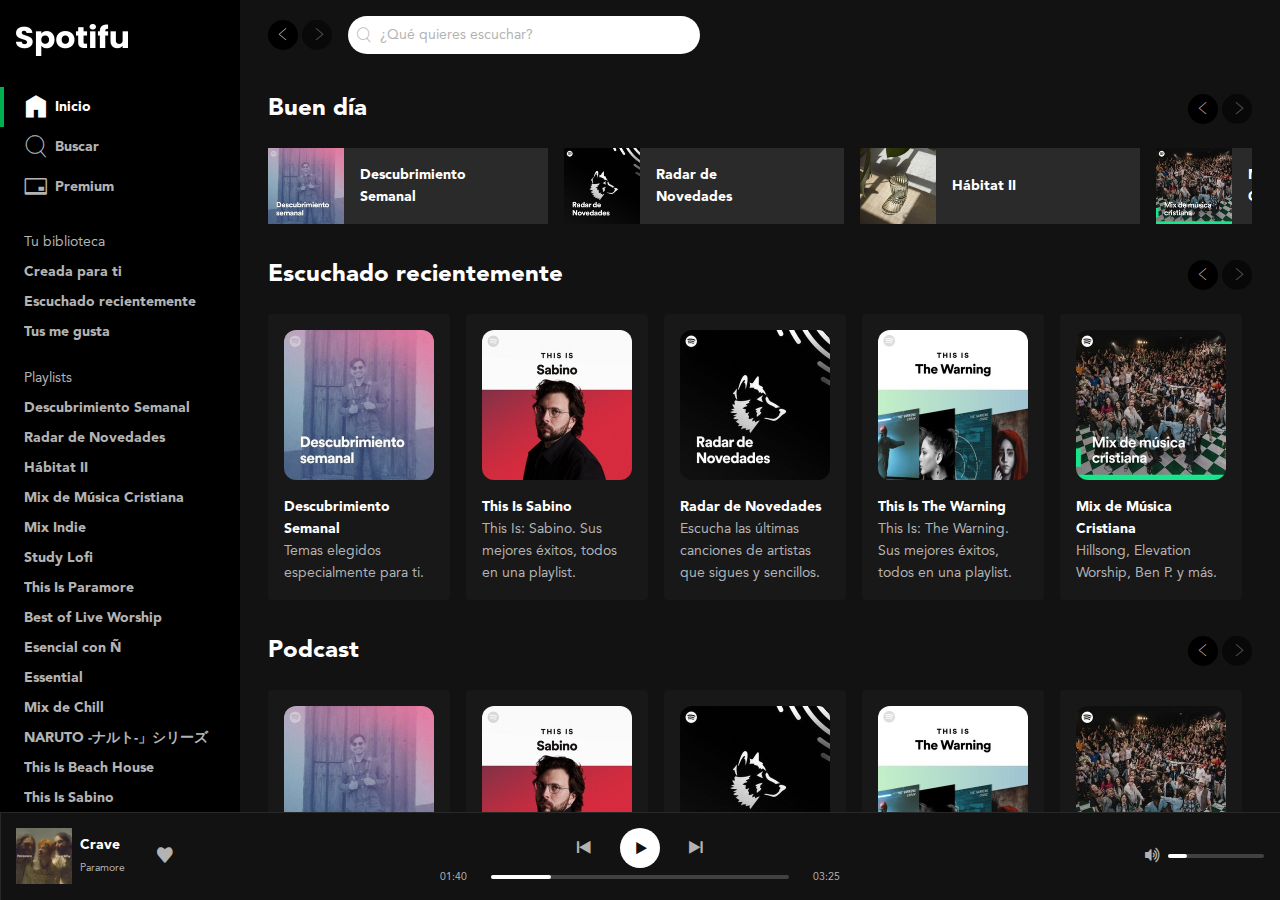
==== commit 1d2d3f37: "Fix: Internal navigation" ====
--- a/index.html
+++ b/index.html
@@ -190,14 +190,14 @@
                         <section class="playlistList" aria-labelledby="region1">
                             <div class="playlistList-top">
                                 <h2 class="playlistList-title" id="region1">Buen día</h2>
-                            </div>
-                            <div class="navigation">
-                                <button class="navigation-prev" aria-label="Volver" title="Volver">
-                                    <i class="icon-arrowLeft" aria-hidden="true"></i>
-                                </button>
-                                <button class="navigation-next" disabled aria-label="Avanzar" title="Avanzar">
-                                    <i class="icon-arrowRight" aria-hidden="true"></i>
-                                </button>
+                                <div class="navigation">
+                                    <button class="navigation-prev" aria-label="Volver" title="Volver">
+                                        <i class="icon-arrowLeft" aria-hidden="true"></i>
+                                    </button>
+                                    <button class="navigation-next" disabled aria-label="Avanzar" title="Avanzar">
+                                        <i class="icon-arrowRight" aria-hidden="true"></i>
+                                    </button>
+                                </div>
                             </div>
                             <div class="playlistList-container">
                                 <div class="playlistB">
@@ -349,14 +349,14 @@
                         <section class="playlistList" aria-labelledby="region2">
                             <div class="playlistList-top">
                                 <h2 class="playlistList-title" id="region2">Escuchado recientemente</h2>
-                            </div>
-                            <div class="navigation">
-                                <button class="navigation-prev" aria-label="Volver" title="Volver">
-                                    <i class="icon-arrowLeft" aria-hidden="true"></i>
-                                </button>
-                                <button class="navigation-next" disabled aria-label="Avanzar" title="Avanzar">
-                                    <i class="icon-arrowRight" aria-hidden="true"></i>
-                                </button>
+                                <div class="navigation">
+                                    <button class="navigation-prev" aria-label="Volver" title="Volver">
+                                        <i class="icon-arrowLeft" aria-hidden="true"></i>
+                                    </button>
+                                    <button class="navigation-next" disabled aria-label="Avanzar" title="Avanzar">
+                                        <i class="icon-arrowRight" aria-hidden="true"></i>
+                                    </button>
+                                </div>
                             </div>
                             <div class="playlistList-container">
                                 <div class="playlistA">
@@ -524,14 +524,14 @@
                         <section class="playlistList" aria-labelledby="region3">
                             <div class="playlistList-top">
                                 <h2 class="playlistList-title" id="region3">Podcast</h2>
-                            </div>
-                            <div class="navigation">
-                                <button class="navigation-prev" aria-label="Volver" title="Volver">
-                                    <i class="icon-arrowLeft" aria-hidden="true"></i>
-                                </button>
-                                <button class="navigation-next" disabled aria-label="Avanzar" title="Avanzar">
-                                    <i class="icon-arrowRight" aria-hidden="true"></i>
-                                </button>
+                                <div class="navigation">
+                                    <button class="navigation-prev" aria-label="Volver" title="Volver">
+                                        <i class="icon-arrowLeft" aria-hidden="true"></i>
+                                    </button>
+                                    <button class="navigation-next" disabled aria-label="Avanzar" title="Avanzar">
+                                        <i class="icon-arrowRight" aria-hidden="true"></i>
+                                    </button>
+                                </div>
                             </div>
                             <div class="playlistList-container">
                                 <div class="playlistA">
@@ -699,14 +699,14 @@
                         <section class="playlistList" aria-labelledby="region4">
                             <div class="playlistList-top">
                                 <h2 class="playlistList-title" id="region4">Mixes hechos para ti</h2>
-                            </div>
-                            <div class="navigation">
-                                <button class="navigation-prev" aria-label="Volver" title="Volver">
-                                    <i class="icon-arrowLeft" aria-hidden="true"></i>
-                                </button>
-                                <button class="navigation-next" disabled aria-label="Avanzar" title="Avanzar">
-                                    <i class="icon-arrowRight" aria-hidden="true"></i>
-                                </button>
+                                <div class="navigation">
+                                    <button class="navigation-prev" aria-label="Volver" title="Volver">
+                                        <i class="icon-arrowLeft" aria-hidden="true"></i>
+                                    </button>
+                                    <button class="navigation-next" disabled aria-label="Avanzar" title="Avanzar">
+                                        <i class="icon-arrowRight" aria-hidden="true"></i>
+                                    </button>
+                                </div>
                             </div>
                             <div class="playlistList-container">
                                 <div class="playlistA">
--- a/css/index.css
+++ b/css/index.css
@@ -8,6 +8,7 @@
 @import './player.css';
 @import './page.css';
 @import './layout.css';
+@import './scrollbar.css';
 
 :root {
 	--primary: #00b050;
@@ -26,3 +27,9 @@
     --button: bold 0.875rem/1rem var(--baseFontFamily); 
     --small: normal .75em/normal var(--baseFontFamily);
 }
+
+@media screen and (min-width: 1367px) {
+	:root {
+		font-size: 18px;
+	}
+}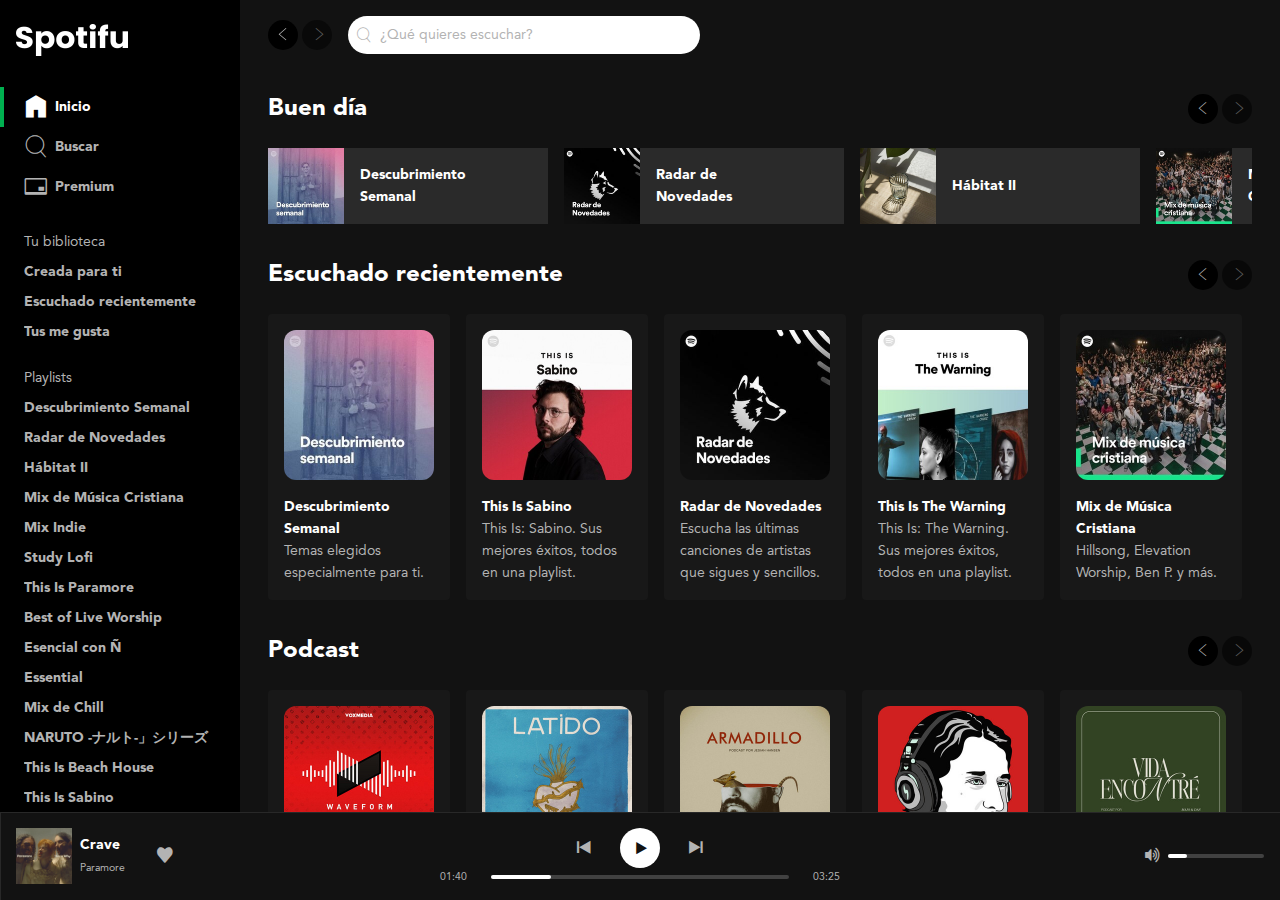
==== commit 889e1d58: "New covers for podcasts & playlists" ====
--- a/index.html
+++ b/index.html
@@ -536,163 +536,147 @@
                             <div class="playlistList-container">
                                 <div class="playlistA">
                                     <div class="playlistA-cover">
-                                        <img src="./images/descubrimiento-semanal.jpeg" width="150" height="150"
-                                            alt="Cover de la playlist Descubrimiento Semanal">
-                                        <button class="buttonIcon is-primary" aria-label="Reproducir"
-                                            title="Reproducir">
-                                            <i class="icon-play" aria-hidden="true"></i>
-                                        </button>
-                                    </div>
-                                    <h3 class="playlistA-title">Descubrimiento Semanal</h3>
-                                    <h4 class="playlistA-description">Temas elegidos especialmente para ti.</h4>
-                                </div>
-                                <div class="playlistA">
-                                    <div class="playlistA-cover">
-                                        <img src="./images/this-is-sabino.jpeg" width="150" height="150"
-                                            alt="Cover de la playlist This Is Sabino">
-                                        <button class="buttonIcon is-primary" aria-label="Reproducir"
-                                            title="Reproducir">
-                                            <i class="icon-play" aria-hidden="true"></i>
-                                        </button>
-                                    </div>
-                                    <h3 class="playlistA-title">This Is Sabino</h3>
-                                    <h4 class="playlistA-description">This Is: Sabino. Sus mejores éxitos, todos en una
-                                        playlist.
-                                    </h4>
-                                </div>
-                                <div class="playlistA">
-                                    <div class="playlistA-cover">
-                                        <img src="./images/radar-de-novedades.jpeg" width="150" height="150"
-                                            alt="Cover de la playlist Radar de Novedades">
-                                        <button class="buttonIcon is-primary" aria-label="Reproducir"
-                                            title="Reproducir">
-                                            <i class="icon-play" aria-hidden="true"></i>
-                                        </button>
-                                    </div>
-                                    <h3 class="playlistA-title">Radar de Novedades</h3>
-                                    <h4 class="playlistA-description">Escucha las últimas canciones de artistas que
-                                        sigues y
-                                        sencillos.
-                                    </h4>
-                                </div>
-                                <div class="playlistA">
-                                    <div class="playlistA-cover">
-                                        <img src="./images/this-is-the-warning.jpeg" width="150" height="150"
-                                            alt="Cover de la playlist This Is The Warning">
-                                        <button class="buttonIcon is-primary" aria-label="Reproducir"
-                                            title="Reproducir">
-                                            <i class="icon-play" aria-hidden="true"></i>
-                                        </button>
-                                    </div>
-                                    <h3 class="playlistA-title">This Is The Warning</h3>
-                                    <h4 class="playlistA-description">This Is: The Warning. Sus mejores éxitos, todos en
-                                        una
-                                        playlist.
-                                    </h4>
-                                </div>
-                                <div class="playlistA">
-                                    <div class="playlistA-cover">
-                                        <img src="./images/mix-de-musica-cristiana.jpeg" width="150" height="150"
-                                            alt="Cover de la playlist Mix de Música Cristiana">
-                                        <button class="buttonIcon is-primary" aria-label="Reproducir"
-                                            title="Reproducir">
-                                            <i class="icon-play" aria-hidden="true"></i>
-                                        </button>
-                                    </div>
-                                    <h3 class="playlistA-title">Mix de Música Cristiana</h3>
-                                    <h4 class="playlistA-description">Hillsong, Elevation Worship, Ben P. y más.</h4>
-                                </div>
-                                <div class="playlistA">
-                                    <div class="playlistA-cover">
-                                        <img src="./images/this-is-artic-monkeys.jpeg" width="150" height="150"
-                                            alt="Cover de la playlist This Is Artic Monkeys">
-                                        <button class="buttonIcon is-primary" aria-label="Reproducir"
-                                            title="Reproducir">
-                                            <i class="icon-play" aria-hidden="true"></i>
-                                        </button>
-                                    </div>
-                                    <h3 class="playlistA-title">This Is Artic Monkeys</h3>
-                                    <h4 class="playlistA-description">This Is: Arctic Monkeys. Sus mejores éxitos, todos
-                                        en
-                                        una
-                                        playlist.
-                                    </h4>
-                                </div>
-                                <div class="playlistA">
-                                    <div class="playlistA-cover">
-                                        <img src="./images/mix-de-chill.jpeg" width="150" height="150"
-                                            alt="Cover de la playlist Mix de Chill">
-                                        <button class="buttonIcon is-primary" aria-label="Reproducir"
-                                            title="Reproducir">
-                                            <i class="icon-play" aria-hidden="true"></i>
-                                        </button>
-                                    </div>
-                                    <h3 class="playlistA-title">Mix de Chill</h3>
-                                    <h4 class="playlistA-description">Laffey, Chau Sara, Rivers & Robots y más.</h4>
-                                </div>
-                                <div class="playlistA">
-                                    <div class="playlistA-cover">
-                                        <img src="./images/esencial-con-n.jpeg" width="150" height="150"
-                                            alt="Cover de la playlist Esencial con Ñ">
-                                        <button class="buttonIcon is-primary" aria-label="Reproducir"
-                                            title="Reproducir">
-                                            <i class="icon-play" aria-hidden="true"></i>
-                                        </button>
-                                    </div>
-                                    <h3 class="playlistA-title">Esencial con Ñ</h3>
-                                    <h4 class="playlistA-description">Un extracto de alabanzas en español.</h4>
-                                </div>
-                                <div class="playlistA">
-                                    <div class="playlistA-cover">
-                                        <img src="./images/habitat-II.jpeg" width="150" height="150"
-                                            alt="Cover de la playlist Hábitat II">
-                                        <button class="buttonIcon is-primary" aria-label="Reproducir"
-                                            title="Reproducir">
-                                            <i class="icon-play" aria-hidden="true"></i>
-                                        </button>
-                                    </div>
-                                    <h3 class="playlistA-title">Hábitat II</h3>
-                                    <h4 class="playlistA-description">Te comparto de mi vitamina de día a día.</h4>
-                                </div>
-                                <div class="playlistA">
-                                    <div class="playlistA-cover">
-                                        <img src="./images/mix-indie.jpeg" width="150" height="150"
-                                            alt="Cover de la playlist Mix Indie">
-                                        <button class="buttonIcon is-primary" aria-label="Reproducir"
-                                            title="Reproducir">
-                                            <i class="icon-play" aria-hidden="true"></i>
-                                        </button>
-                                    </div>
-                                    <h3 class="playlistA-title">Mix Indie</h3>
-                                    <h4 class="playlistA-description">lotusbliss, Knox Hamilton, Local Natives y más.
-                                    </h4>
-                                </div>
-                                <div class="playlistA">
-                                    <div class="playlistA-cover">
-                                        <img src="./images/best-of-live-worship.jpeg" width="150" height="150"
-                                            alt="Cover de la playlist Best of Live Worship">
-                                        <button class="buttonIcon is-primary" aria-label="Reproducir"
-                                            title="Reproducir">
-                                            <i class="icon-play" aria-hidden="true"></i>
-                                        </button>
-                                    </div>
-                                    <h3 class="playlistA-title">Best of Live Worship</h3>
-                                    <h4 class="playlistA-description">Experience the best of live worship here.</h4>
-                                </div>
-                                <div class="playlistA">
-                                    <div class="playlistA-cover">
-                                        <img src="./images/this-is-apocalyptica.jpeg" width="150" height="150"
-                                            alt="Cover de la playlist This Is Apocalyptica">
-                                        <button class="buttonIcon is-primary" aria-label="Reproducir"
-                                            title="Reproducir">
-                                            <i class="icon-play" aria-hidden="true"></i>
-                                        </button>
-                                    </div>
-                                    <h3 class="playlistA-title">This Is Apocalyptica</h3>
-                                    <h4 class="playlistA-description">This is: Apocalyptica. Sus mejores éxitos, todos
-                                        en
-                                        una
-                                        playlist.</h4>
+                                        <img src="./images/waveform-podcast.jpeg" width="150" height="150"
+                                            alt="Cover del podcast Waveform: The MKBHD Podcast">
+                                        <button class="buttonIcon is-primary" aria-label="Reproducir"
+                                            title="Reproducir">
+                                            <i class="icon-play" aria-hidden="true"></i>
+                                        </button>
+                                    </div>
+                                    <h3 class="playlistA-title">Waveform: The MKBHD Podcast</h3>
+                                    <h4 class="playlistA-description">Vox Media Podcast Network</h4>
+                                </div>
+                                <div class="playlistA">
+                                    <div class="playlistA-cover">
+                                        <img src="./images/latido-podcast.jpeg" width="150" height="150"
+                                            alt="Cover del podcast Latido">
+                                        <button class="buttonIcon is-primary" aria-label="Reproducir"
+                                            title="Reproducir">
+                                            <i class="icon-play" aria-hidden="true"></i>
+                                        </button>
+                                    </div>
+                                    <h3 class="playlistA-title">Latido</h3>
+                                    <h4 class="playlistA-description">Un Corazón</h4>
+                                </div>
+                                <div class="playlistA">
+                                    <div class="playlistA-cover">
+                                        <img src="./images/armadillo-podcast.jpeg" width="150" height="150"
+                                            alt="Cover del podcast Armadillo">
+                                        <button class="buttonIcon is-primary" aria-label="Reproducir"
+                                            title="Reproducir">
+                                            <i class="icon-play" aria-hidden="true"></i>
+                                        </button>
+                                    </div>
+                                    <h3 class="playlistA-title">Armadillo</h3>
+                                    <h4 class="playlistA-description">Jesiah Hansen</h4>
+                                </div>
+                                <div class="playlistA">
+                                    <div class="playlistA-cover">
+                                        <img src="./images/creativo-podcast.jpeg" width="150" height="150"
+                                            alt="Cover del podcast Creativo">
+                                        <button class="buttonIcon is-primary" aria-label="Reproducir"
+                                            title="Reproducir">
+                                            <i class="icon-play" aria-hidden="true"></i>
+                                        </button>
+                                    </div>
+                                    <h3 class="playlistA-title">Creativo</h3>
+                                    <h4 class="playlistA-description">Roberto Mtz</h4>
+                                </div>
+                                <div class="playlistA">
+                                    <div class="playlistA-cover">
+                                        <img src="./images/vida-encontre-podcast.jpeg" width="150" height="150"
+                                            alt="Cover del podcast Vida Encontré">
+                                        <button class="buttonIcon is-primary" aria-label="Reproducir"
+                                            title="Reproducir">
+                                            <i class="icon-play" aria-hidden="true"></i>
+                                        </button>
+                                    </div>
+                                    <h3 class="playlistA-title">Vida Encontré</h3>
+                                    <h4 class="playlistA-description">Majo y Dan</h4>
+                                </div>
+                                <div class="playlistA">
+                                    <div class="playlistA-cover">
+                                        <img src="./images/vulnerable-podcast.jpeg" width="150" height="150"
+                                            alt="Cover del podcast Vulnerable Podcast">
+                                        <button class="buttonIcon is-primary" aria-label="Reproducir"
+                                            title="Reproducir">
+                                            <i class="icon-play" aria-hidden="true"></i>
+                                        </button>
+                                    </div>
+                                    <h3 class="playlistA-title">Vulnerable Podcast</h3>
+                                    <h4 class="playlistA-description">Samuel y Dana Uribe</h4>
+                                </div>
+                                <div class="playlistA">
+                                    <div class="playlistA-cover">
+                                        <img src="./images/cosas-podcast.jpeg" width="150" height="150"
+                                            alt="Cover del podcast Cosas">
+                                        <button class="buttonIcon is-primary" aria-label="Reproducir"
+                                            title="Reproducir">
+                                            <i class="icon-play" aria-hidden="true"></i>
+                                        </button>
+                                    </div>
+                                    <h3 class="playlistA-title">Cosas</h3>
+                                    <h4 class="playlistA-description">Roberto Mtz y Jacobo Wong</h4>
+                                </div>
+                                <div class="playlistA">
+                                    <div class="playlistA-cover">
+                                        <img src="./images/tdg-podcast.jpeg" width="150" height="150"
+                                            alt="Cover del podcast Topes de Gama Unplugged">
+                                        <button class="buttonIcon is-primary" aria-label="Reproducir"
+                                            title="Reproducir">
+                                            <i class="icon-play" aria-hidden="true"></i>
+                                        </button>
+                                    </div>
+                                    <h3 class="playlistA-title">Topes de Gama Unplugged</h3>
+                                    <h4 class="playlistA-description">Topes De Gama</h4>
+                                </div>
+                                <div class="playlistA">
+                                    <div class="playlistA-cover">
+                                        <img src="./images/cafe-con-victor-podcast.jpeg" width="150" height="150"
+                                            alt="Cover del podcast Café con Victor">
+                                        <button class="buttonIcon is-primary" aria-label="Reproducir"
+                                            title="Reproducir">
+                                            <i class="icon-play" aria-hidden="true"></i>
+                                        </button>
+                                    </div>
+                                    <h3 class="playlistA-title">Café con Victor</h3>
+                                    <h4 class="playlistA-description">Victor Abarca</h4>
+                                </div>
+                                <div class="playlistA">
+                                    <div class="playlistA-cover">
+                                        <img src="./images/iglesia-hogar-podcast.jpeg" width="150" height="150"
+                                            alt="Cover del podcast Iglesia Hogar">
+                                        <button class="buttonIcon is-primary" aria-label="Reproducir"
+                                            title="Reproducir">
+                                            <i class="icon-play" aria-hidden="true"></i>
+                                        </button>
+                                    </div>
+                                    <h3 class="playlistA-title">Iglesia Hogar</h3>
+                                    <h4 class="playlistA-description">Iglesia Hogar</h4>
+                                </div>
+                                <div class="playlistA">
+                                    <div class="playlistA-cover">
+                                        <img src="./images/espresso-con-victor.jpeg" width="150" height="150"
+                                            alt="Cover del podcast Espresso con Victor">
+                                        <button class="buttonIcon is-primary" aria-label="Reproducir"
+                                            title="Reproducir">
+                                            <i class="icon-play" aria-hidden="true"></i>
+                                        </button>
+                                    </div>
+                                    <h3 class="playlistA-title">Espresso con Victor</h3>
+                                    <h4 class="playlistA-description">Victor Abarca</h4>
+                                </div>
+                                <div class="playlistA">
+                                    <div class="playlistA-cover">
+                                        <img src="./images/ruinas-de-arte-podcast.jpeg" width="150" height="150"
+                                            alt="Cover del podcast Ruinas de Arte">
+                                        <button class="buttonIcon is-primary" aria-label="Reproducir"
+                                            title="Reproducir">
+                                            <i class="icon-play" aria-hidden="true"></i>
+                                        </button>
+                                    </div>
+                                    <h3 class="playlistA-title">Ruinas de Arte</h3>
+                                    <h4 class="playlistA-description">Ruinas de Arte</h4>
                                 </div>
                             </div>
                         </section>
@@ -711,62 +695,6 @@
                             <div class="playlistList-container">
                                 <div class="playlistA">
                                     <div class="playlistA-cover">
-                                        <img src="./images/descubrimiento-semanal.jpeg" width="150" height="150"
-                                            alt="Cover de la playlist Descubrimiento Semanal">
-                                        <button class="buttonIcon is-primary" aria-label="Reproducir"
-                                            title="Reproducir">
-                                            <i class="icon-play" aria-hidden="true"></i>
-                                        </button>
-                                    </div>
-                                    <h3 class="playlistA-title">Descubrimiento Semanal</h3>
-                                    <h4 class="playlistA-description">Temas elegidos especialmente para ti.</h4>
-                                </div>
-                                <div class="playlistA">
-                                    <div class="playlistA-cover">
-                                        <img src="./images/this-is-sabino.jpeg" width="150" height="150"
-                                            alt="Cover de la playlist This Is Sabino">
-                                        <button class="buttonIcon is-primary" aria-label="Reproducir"
-                                            title="Reproducir">
-                                            <i class="icon-play" aria-hidden="true"></i>
-                                        </button>
-                                    </div>
-                                    <h3 class="playlistA-title">This Is Sabino</h3>
-                                    <h4 class="playlistA-description">This Is: Sabino. Sus mejores éxitos, todos en una
-                                        playlist.
-                                    </h4>
-                                </div>
-                                <div class="playlistA">
-                                    <div class="playlistA-cover">
-                                        <img src="./images/radar-de-novedades.jpeg" width="150" height="150"
-                                            alt="Cover de la playlist Radar de Novedades">
-                                        <button class="buttonIcon is-primary" aria-label="Reproducir"
-                                            title="Reproducir">
-                                            <i class="icon-play" aria-hidden="true"></i>
-                                        </button>
-                                    </div>
-                                    <h3 class="playlistA-title">Radar de Novedades</h3>
-                                    <h4 class="playlistA-description">Escucha las últimas canciones de artistas que
-                                        sigues y
-                                        sencillos.
-                                    </h4>
-                                </div>
-                                <div class="playlistA">
-                                    <div class="playlistA-cover">
-                                        <img src="./images/this-is-the-warning.jpeg" width="150" height="150"
-                                            alt="Cover de la playlist This Is The Warning">
-                                        <button class="buttonIcon is-primary" aria-label="Reproducir"
-                                            title="Reproducir">
-                                            <i class="icon-play" aria-hidden="true"></i>
-                                        </button>
-                                    </div>
-                                    <h3 class="playlistA-title">This Is The Warning</h3>
-                                    <h4 class="playlistA-description">This Is: The Warning. Sus mejores éxitos, todos en
-                                        una
-                                        playlist.
-                                    </h4>
-                                </div>
-                                <div class="playlistA">
-                                    <div class="playlistA-cover">
                                         <img src="./images/mix-de-musica-cristiana.jpeg" width="150" height="150"
                                             alt="Cover de la playlist Mix de Música Cristiana">
                                         <button class="buttonIcon is-primary" aria-label="Reproducir"
@@ -779,19 +707,15 @@
                                 </div>
                                 <div class="playlistA">
                                     <div class="playlistA-cover">
-                                        <img src="./images/this-is-artic-monkeys.jpeg" width="150" height="150"
-                                            alt="Cover de la playlist This Is Artic Monkeys">
-                                        <button class="buttonIcon is-primary" aria-label="Reproducir"
-                                            title="Reproducir">
-                                            <i class="icon-play" aria-hidden="true"></i>
-                                        </button>
-                                    </div>
-                                    <h3 class="playlistA-title">This Is Artic Monkeys</h3>
-                                    <h4 class="playlistA-description">This Is: Arctic Monkeys. Sus mejores éxitos, todos
-                                        en
-                                        una
-                                        playlist.
-                                    </h4>
+                                        <img src="./images/mix-rock.jpeg" width="150" height="150"
+                                            alt="Cover de la playlist Mix Rock">
+                                        <button class="buttonIcon is-primary" aria-label="Reproducir"
+                                            title="Reproducir">
+                                            <i class="icon-play" aria-hidden="true"></i>
+                                        </button>
+                                    </div>
+                                    <h3 class="playlistA-title">Mix Rock</h3>
+                                    <h4 class="playlistA-description">DLD, The Warning, Skillet y más.</h4>
                                 </div>
                                 <div class="playlistA">
                                     <div class="playlistA-cover">
@@ -807,27 +731,53 @@
                                 </div>
                                 <div class="playlistA">
                                     <div class="playlistA-cover">
-                                        <img src="./images/esencial-con-n.jpeg" width="150" height="150"
-                                            alt="Cover de la playlist Esencial con Ñ">
-                                        <button class="buttonIcon is-primary" aria-label="Reproducir"
-                                            title="Reproducir">
-                                            <i class="icon-play" aria-hidden="true"></i>
-                                        </button>
-                                    </div>
-                                    <h3 class="playlistA-title">Esencial con Ñ</h3>
-                                    <h4 class="playlistA-description">Un extracto de alabanzas en español.</h4>
-                                </div>
-                                <div class="playlistA">
-                                    <div class="playlistA-cover">
-                                        <img src="./images/habitat-II.jpeg" width="150" height="150"
-                                            alt="Cover de la playlist Hábitat II">
-                                        <button class="buttonIcon is-primary" aria-label="Reproducir"
-                                            title="Reproducir">
-                                            <i class="icon-play" aria-hidden="true"></i>
-                                        </button>
-                                    </div>
-                                    <h3 class="playlistA-title">Hábitat II</h3>
-                                    <h4 class="playlistA-description">Te comparto de mi vitamina de día a día.</h4>
+                                        <img src="./images/paramore-mix.jpeg" width="150" height="150"
+                                            alt="Cover de la playlist Paramore Mix">
+                                        <button class="buttonIcon is-primary" aria-label="Reproducir"
+                                            title="Reproducir">
+                                            <i class="icon-play" aria-hidden="true"></i>
+                                        </button>
+                                    </div>
+                                    <h3 class="playlistA-title">Paramore Mix</h3>
+                                    <h4 class="playlistA-description">All Time Low, The Red Jumpsuit Apparatus y MCR.
+                                    </h4>
+                                </div>
+                                <div class="playlistA">
+                                    <div class="playlistA-cover">
+                                        <img src="./images/sabino-mix.jpeg" width="150" height="150"
+                                            alt="Cover de la playlist Sabino Mix">
+                                        <button class="buttonIcon is-primary" aria-label="Reproducir"
+                                            title="Reproducir">
+                                            <i class="icon-play" aria-hidden="true"></i>
+                                        </button>
+                                    </div>
+                                    <h3 class="playlistA-title">Sabino Mix</h3>
+                                    <h4 class="playlistA-description">Lng Sht, Simpson Ahuevo y Okills.</h4>
+                                </div>
+                                <div class="playlistA">
+                                    <div class="playlistA-cover">
+                                        <img src="./images/mix-punk.jpeg" width="150" height="150"
+                                            alt="Cover de la playlist Mix de Punk">
+                                        <button class="buttonIcon is-primary" aria-label="Reproducir"
+                                            title="Reproducir">
+                                            <i class="icon-play" aria-hidden="true"></i>
+                                        </button>
+                                    </div>
+                                    <h3 class="playlistA-title">Mix de Punk</h3>
+                                    <h4 class="playlistA-description">FOB, Sleeping With Sirens, All Time Low y más.
+                                    </h4>
+                                </div>
+                                <div class="playlistA">
+                                    <div class="playlistA-cover">
+                                        <img src="./images/mix-musica-melancolica.jpeg" width="150" height="150"
+                                            alt="Cover de la playlist Mix de Música Melancólica">
+                                        <button class="buttonIcon is-primary" aria-label="Reproducir"
+                                            title="Reproducir">
+                                            <i class="icon-play" aria-hidden="true"></i>
+                                        </button>
+                                    </div>
+                                    <h3 class="playlistA-title">Mix de Música Melancólica</h3>
+                                    <h4 class="playlistA-description">Tyler, The Creator, Humbe, Paramore y más.</h4>
                                 </div>
                                 <div class="playlistA">
                                     <div class="playlistA-cover">
@@ -844,30 +794,55 @@
                                 </div>
                                 <div class="playlistA">
                                     <div class="playlistA-cover">
-                                        <img src="./images/best-of-live-worship.jpeg" width="150" height="150"
-                                            alt="Cover de la playlist Best of Live Worship">
-                                        <button class="buttonIcon is-primary" aria-label="Reproducir"
-                                            title="Reproducir">
-                                            <i class="icon-play" aria-hidden="true"></i>
-                                        </button>
-                                    </div>
-                                    <h3 class="playlistA-title">Best of Live Worship</h3>
-                                    <h4 class="playlistA-description">Experience the best of live worship here.</h4>
-                                </div>
-                                <div class="playlistA">
-                                    <div class="playlistA-cover">
-                                        <img src="./images/this-is-apocalyptica.jpeg" width="150" height="150"
-                                            alt="Cover de la playlist This Is Apocalyptica">
-                                        <button class="buttonIcon is-primary" aria-label="Reproducir"
-                                            title="Reproducir">
-                                            <i class="icon-play" aria-hidden="true"></i>
-                                        </button>
-                                    </div>
-                                    <h3 class="playlistA-title">This Is Apocalyptica</h3>
-                                    <h4 class="playlistA-description">This is: Apocalyptica. Sus mejores éxitos, todos
-                                        en
-                                        una
-                                        playlist.</h4>
+                                        <img src="./images/mix-2010.jpeg" width="150" height="150"
+                                            alt="Cover de la playlist Mix de la Década de 2010">
+                                        <button class="buttonIcon is-primary" aria-label="Reproducir"
+                                            title="Reproducir">
+                                            <i class="icon-play" aria-hidden="true"></i>
+                                        </button>
+                                    </div>
+                                    <h3 class="playlistA-title">Mix de la Década de 2010</h3>
+                                    <h4 class="playlistA-description">Two Door Cinema Club, Jhon Mark Pantana, Antoine
+                                        B. y más.</h4>
+                                </div>
+                                <div class="playlistA">
+                                    <div class="playlistA-cover">
+                                        <img src="./images/elevation-worship-mix.jpeg" width="150" height="150"
+                                            alt="Cover de la playlist Elevation Worship Mix">
+                                        <button class="buttonIcon is-primary" aria-label="Reproducir"
+                                            title="Reproducir">
+                                            <i class="icon-play" aria-hidden="true"></i>
+                                        </button>
+                                    </div>
+                                    <h3 class="playlistA-title">Elevation Worship Mix</h3>
+                                    <h4 class="playlistA-description">Will Reagan, Brandon Lake y Hillsong Young & Free.
+                                    </h4>
+                                </div>
+                                <div class="playlistA">
+                                    <div class="playlistA-cover">
+                                        <img src="./images/mix-pop.jpeg" width="150" height="150"
+                                            alt="Cover de la playlist Mix Pop">
+                                        <button class="buttonIcon is-primary" aria-label="Reproducir"
+                                            title="Reproducir">
+                                            <i class="icon-play" aria-hidden="true"></i>
+                                        </button>
+                                    </div>
+                                    <h3 class="playlistA-title">Mix Pop</h3>
+                                    <h4 class="playlistA-description">Harry Styles, La Oreja de Van Gogh, Belanova y
+                                        más.</h4>
+                                </div>
+                                <div class="playlistA">
+                                    <div class="playlistA-cover">
+                                        <img src="./images/mix-2000.jpeg" width="150" height="150"
+                                            alt="Cover de la playlist Mix de los 2000">
+                                        <button class="buttonIcon is-primary" aria-label="Reproducir"
+                                            title="Reproducir">
+                                            <i class="icon-play" aria-hidden="true"></i>
+                                        </button>
+                                    </div>
+                                    <h3 class="playlistA-title">Mix de los 2000</h3>
+                                    <h4 class="playlistA-description">Paramore, Phantogram, My Chemical Romance y más.
+                                    </h4>
                                 </div>
                             </div>
                         </section>
